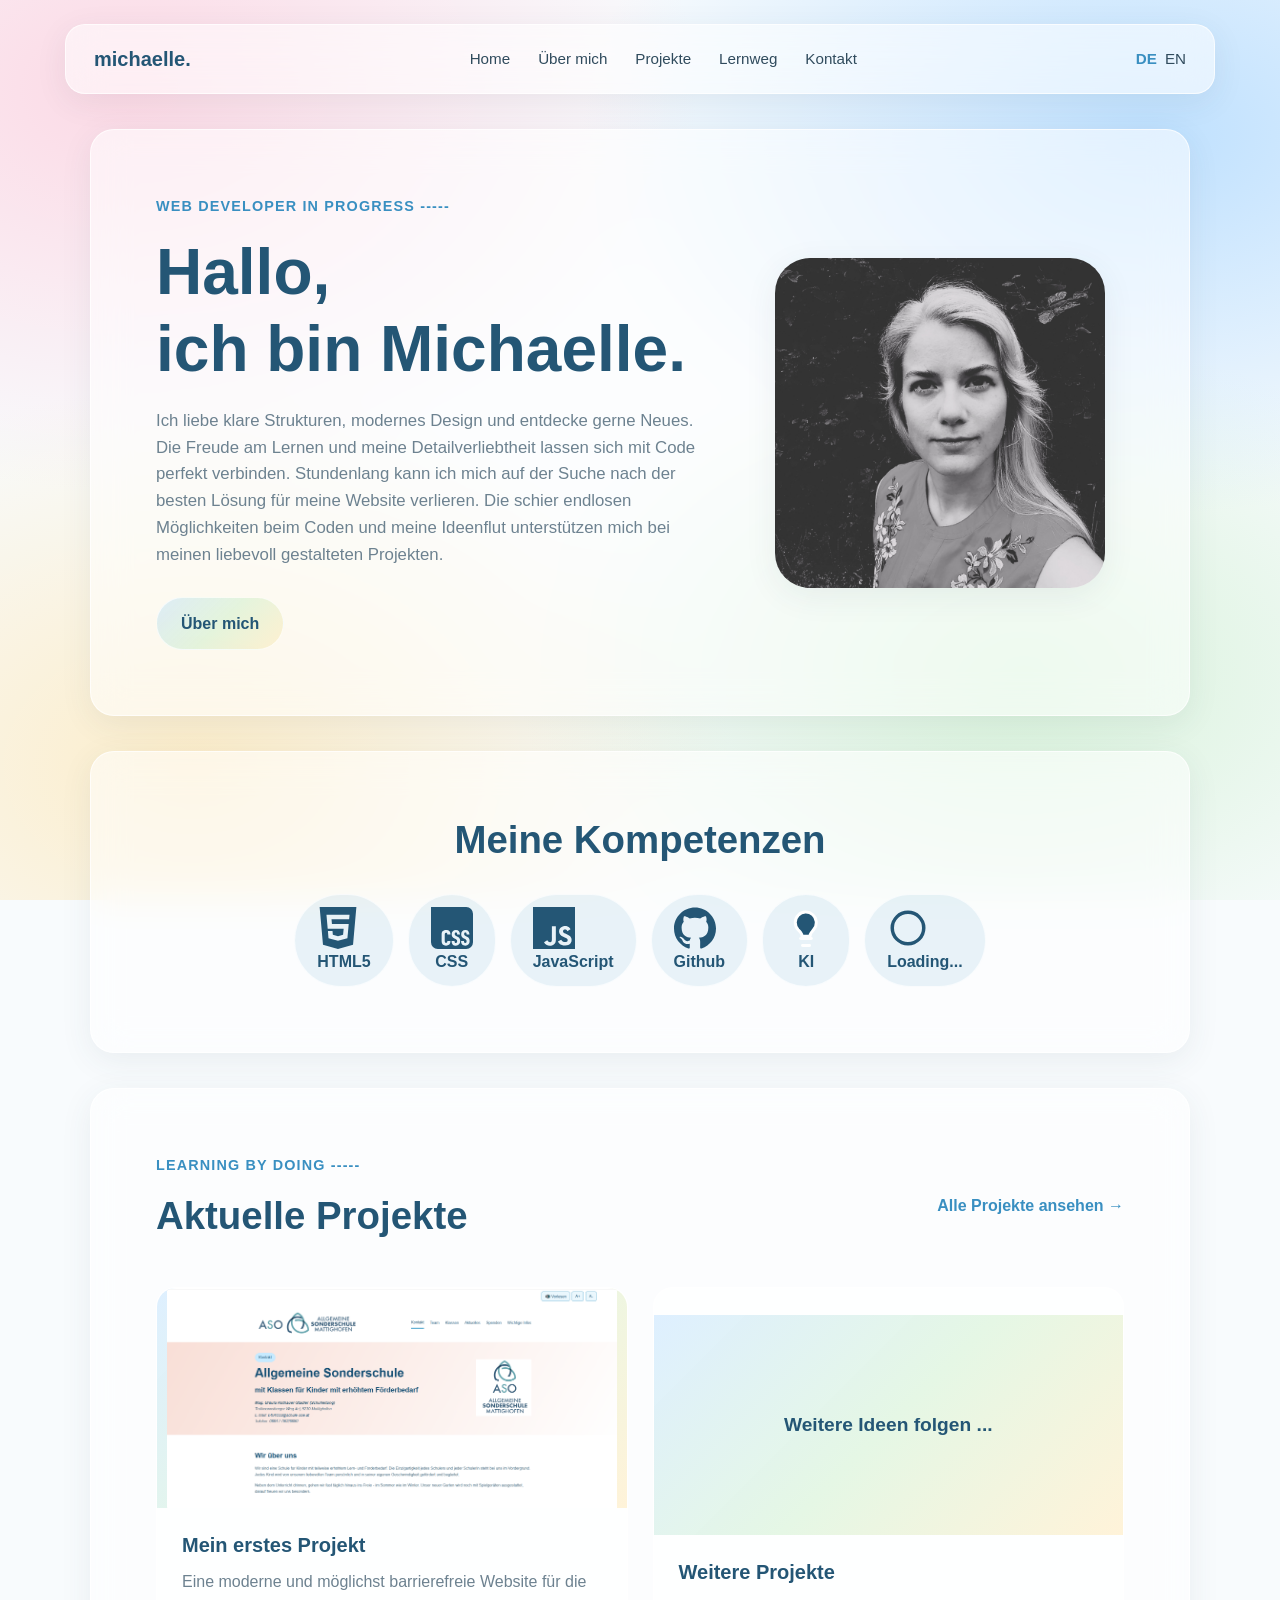
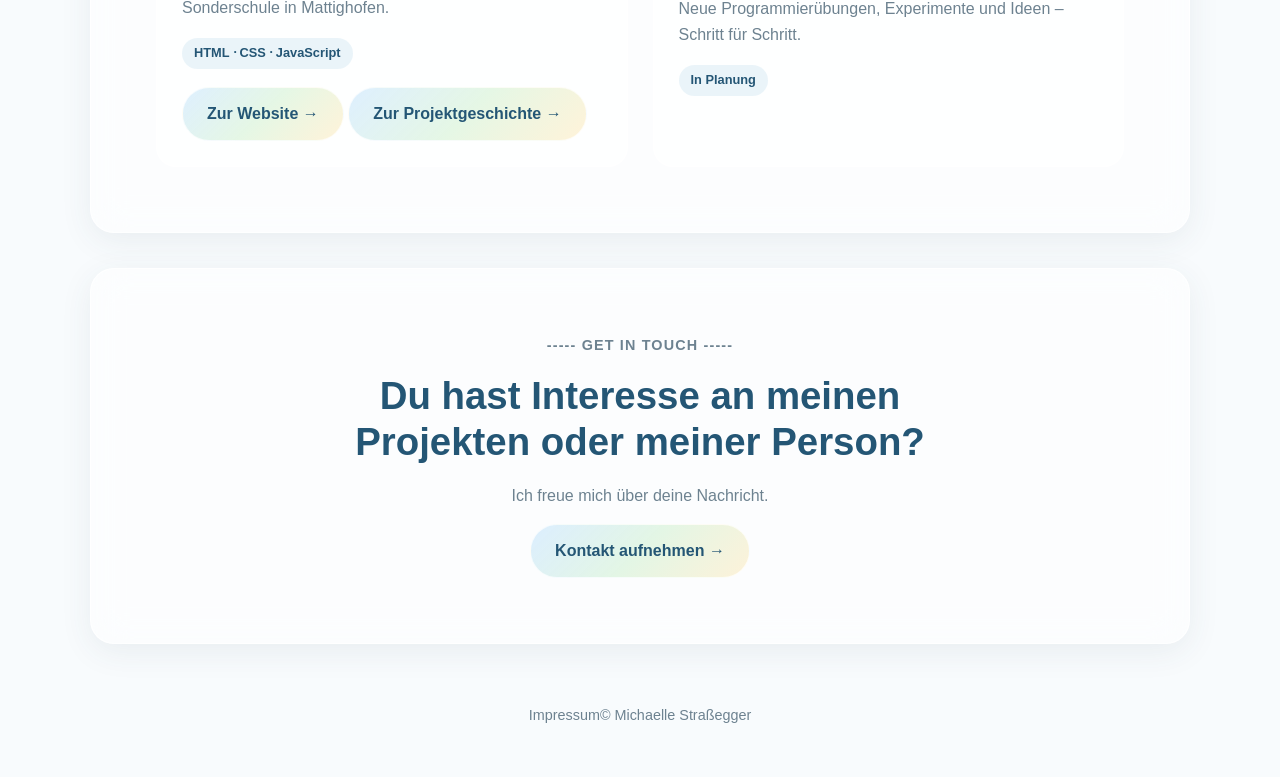
==== index.html @ c0f8c548 "Update index.html" ====
<!DOCTYPE html>
<html lang="de">
<head>
  <meta charset="UTF-8">
  <meta name="viewport" content="width=device-width, initial-scale=1.0">
  <meta name="description" content="Mein persönliches Portfolio.">
  <title>Michaelle | Web Developer</title>
  <link rel="stylesheet" href="styles.css">
</head>

<body>
  <header class="header">
    <a href="#home" class="logo">michaelle.</a>

    <nav class="navigation" aria-label="Hauptnavigation">
      <a href="index.html" class="active">Home</a>
      <a href="überMich.html">Über mich</a>
      <a href="projekte.html">Projekte</a>
      <a href="lernweg.html">Lernweg</a>
      <a href="kontakt.html">Kontakt</a>
    </nav>
    <nav class="language" aria-label="Sprachauswahl">
      <a href="index.html" class="active" lang="de">DE</a>
      <a href="en/index.html" lang="en">EN</a>
    </nav>
  </header>

  <main>
    <section class="hero" id="home">
      <div class="hero-content">
      <p class="eyebrow">WEB DEVELOPER IN PROGRESS -----</p>

        <h1>
          Hallo, <br> ich bin Michaelle<span>.</span>
        </h1>
        <p class="hero-text">
          Ich liebe klare Strukturen, modernes Design und entdecke gerne Neues. Die Freude am Lernen und meine Detailverliebtheit lassen sich mit Code perfekt verbinden. Stundenlang kann ich mich auf der Suche nach der besten Lösung für meine Website verlieren. Die schier endlosen Möglichkeiten beim Coden und meine Ideenflut unterstützen mich bei meinen liebevoll gestalteten Projekten. 
        </p>
        <div class="hero-buttons">
          <a href="überMich.html" class="button button-secondary">
            Über mich
          </a>
        </div>
      </div>
      <div class="hero-image">
        <img src="bilder/michaelle_strassegger.JPEG" alt="Porträt von Michaelle">
      </div>
    </section>

    <section class="skills" id="kompetenzen">
      <h2>Meine Kompetenzen</h2>
      <div class="skills-list">
        <div class="skill-item">
          <span><svg role="img" viewBox="0 0 24 24" xmlns="http://www.w3.org/2000/svg"><title>HTML5</title><path d="M1.5 0h21l-1.91 21.563L11.977 24l-8.564-2.438L1.5 0zm7.031 9.75l-.232-2.718 10.059.003.23-2.622L5.412 4.41l.698 8.01h9.126l-.326 3.426-2.91.804-2.955-.81-.188-2.11H6.248l.33 4.171L12 19.351l5.379-1.443.744-8.157H8.531z"/></svg></span>
        HTML5</div>
        <div class="skill-item">
          <span><svg role="img" viewBox="0 0 24 24" xmlns="http://www.w3.org/2000/svg"><title>CSS</title><path d="M0 0v20.16A3.84 3.84 0 0 0 3.84 24h16.32A3.84 3.84 0 0 0 24 20.16V3.84A3.84 3.84 0 0 0 20.16 0Zm14.256 13.08c1.56 0 2.28 1.08 2.304 2.64h-1.608c.024-.288-.048-.6-.144-.84-.096-.192-.288-.264-.552-.264-.456 0-.696.264-.696.84-.024.576.288.888.768 1.08.72.288 1.608.744 1.92 1.296q.432.648.432 1.656c0 1.608-.912 2.592-2.496 2.592-1.656 0-2.4-1.032-2.424-2.688h1.68c0 .792.264 1.176.792 1.176.264 0 .456-.072.552-.24.192-.312.24-1.176-.048-1.512-.312-.408-.912-.6-1.32-.816q-.828-.396-1.224-.936c-.24-.36-.36-.888-.36-1.536 0-1.44.936-2.472 2.424-2.448m5.4 0c1.584 0 2.304 1.08 2.328 2.64h-1.608c0-.288-.048-.6-.168-.84-.096-.192-.264-.264-.528-.264-.48 0-.72.264-.72.84s.288.888.792 1.08c.696.288 1.608.744 1.92 1.296.264.432.408.984.408 1.656.024 1.608-.888 2.592-2.472 2.592-1.68 0-2.424-1.056-2.448-2.688h1.68c0 .744.264 1.176.792 1.176.264 0 .456-.072.552-.24.216-.312.264-1.176-.048-1.512-.288-.408-.888-.6-1.32-.816-.552-.264-.96-.576-1.2-.936s-.36-.888-.36-1.536c-.024-1.44.912-2.472 2.4-2.448m-11.031.018c.711-.006 1.419.198 1.839.63.432.432.672 1.128.648 1.992H9.336c.024-.456-.096-.792-.432-.96-.312-.144-.768-.048-.888.24-.12.264-.192.576-.168.864v3.504c0 .744.264 1.128.768 1.128a.65.65 0 0 0 .552-.264c.168-.24.192-.552.168-.84h1.776c.096 1.632-.984 2.712-2.568 2.688-1.536 0-2.496-.864-2.472-2.472v-4.032c0-.816.24-1.44.696-1.848.432-.408 1.146-.624 1.857-.63"/></svg></span>
        CSS</div>
        <div class="skill-item">
          <span><svg role="img" viewBox="0 0 24 24" xmlns="http://www.w3.org/2000/svg"><title>JavaScript</title><path d="M0 0h24v24H0V0zm22.034 18.276c-.175-1.095-.888-2.015-3.003-2.873-.736-.345-1.554-.585-1.797-1.14-.091-.33-.105-.51-.046-.705.15-.646.915-.84 1.515-.66.39.12.75.42.976.9 1.034-.676 1.034-.676 1.755-1.125-.27-.42-.404-.601-.586-.78-.63-.705-1.469-1.065-2.834-1.034l-.705.089c-.676.165-1.32.525-1.71 1.005-1.14 1.291-.811 3.541.569 4.471 1.365 1.02 3.361 1.244 3.616 2.205.24 1.17-.87 1.545-1.966 1.41-.811-.18-1.26-.586-1.755-1.336l-1.83 1.051c.21.48.45.689.81 1.109 1.74 1.756 6.09 1.666 6.871-1.004.029-.09.24-.705.074-1.65l.046.067zm-8.983-7.245h-2.248c0 1.938-.009 3.864-.009 5.805 0 1.232.063 2.363-.138 2.711-.33.689-1.18.601-1.566.48-.396-.196-.597-.466-.83-.855-.063-.105-.11-.196-.127-.196l-1.825 1.125c.305.63.75 1.172 1.324 1.517.855.51 2.004.675 3.207.405.783-.226 1.458-.691 1.811-1.411.51-.93.402-2.07.397-3.346.012-2.054 0-4.109 0-6.179l.004-.056z"/></svg></span>
        JavaScript</div>
        <div class="skill-item">
          <span><svg role="img" viewBox="0 0 24 24" xmlns="http://www.w3.org/2000/svg"><title>GitHub</title><path d="M12 .297c-6.63 0-12 5.373-12 12 0 5.303 3.438 9.8 8.205 11.385.6.113.82-.258.82-.577 0-.285-.01-1.04-.015-2.04-3.338.724-4.042-1.61-4.042-1.61C4.422 18.07 3.633 17.7 3.633 17.7c-1.087-.744.084-.729.084-.729 1.205.084 1.838 1.236 1.838 1.236 1.07 1.835 2.809 1.305 3.495.998.108-.776.417-1.305.76-1.605-2.665-.3-5.466-1.332-5.466-5.93 0-1.31.465-2.38 1.235-3.22-.135-.303-.54-1.523.105-3.176 0 0 1.005-.322 3.3 1.23.96-.267 1.98-.399 3-.405 1.02.006 2.04.138 3 .405 2.28-1.552 3.285-1.23 3.285-1.23.645 1.653.24 2.873.12 3.176.765.84 1.23 1.91 1.23 3.22 0 4.61-2.805 5.625-5.475 5.92.42.36.81 1.096.81 2.22 0 1.606-.015 2.896-.015 3.286 0 .315.21.69.825.57C20.565 22.092 24 17.592 24 12.297c0-6.627-5.373-12-12-12"/></svg></span>
        Github</div>
        <div class="skill-item">
          <span><svg xmlns="http://www.w3.org/2000/svg" viewBox="0 0 24 24" width="48" height="48" fill="none" stroke="#ffffff" stroke-width="1.7" stroke-linecap="round" stroke-linejoin="round"><path d="M9 18h6" /><path d="M10 22h4" /><path d="M15.1 14.5c.5-.6.9-1.2 1.4-1.8A6 6 0 1 0 7.5 13c.5.5 1 1 1.4 1.5.5.6.8 1.4.8 2.2h4.6c0-.8.3-1.6.8-2.2Z" /></svg></span>
        KI</div>
        <div class="skill-item">
          <span>
            <svg role="img" viewBox="0 0 24 24" xmlns="http://www.w3.org/2000/svg"><title>Loading</title><path d="M12 2a10 10 0 1 0 10 10h-2a8 8 0 1 1-8-8V2z"/><path d="M12 2v2a8 8 0 0 1 8 8h2A10 10 0 0 0 12 2z"/>
          </svg>Loading...</span>
        </div>
      </div>
    </section>

    <section class="projects" id="projekte">
      <div class="section-heading">
        <div>
          <p class="eyebrow">LEARNING BY DOING -----</p>
          <h2>Aktuelle Projekte</h2>
        </div>
        <a href="projekte.html" class="text-link">
          Alle Projekte ansehen →
        </a>
      </div>
      <div class="project-grid">
        
        <article class="project-card">
          <div class="project-image planned-image">
            <a
            href="https://michaellestrassegger.github.io/aso-mattighofen/index.html"
            target="_blank"
            rel="noopener noreferrer"
            class="project-image">
              <img src="bilder/screenshotASO.PNG" alt="Vorschau der Website der ASO Mattighofen">
            </a>
          </div>

          <div class="project-content">
            <h3>Mein erstes Projekt</h3>
            <p>Eine moderne und möglichst barrierefreie Website für die Sonderschule in Mattighofen.</p>
            <div class="project-tags">
              <span>HTML ᐧ CSS ᐧ JavaScript</span>
            </div>
            <a
              href="https://michaellestrassegger.github.io/aso-mattighofen/index.html"
              target="_blank"
              class="button button-secondary"
              aria-label="ASO Mattighofen Website öffnen">
              Zur Website →
            </a>
            <a href="asoMattighofen.html" class="button button-secondary">
              Zur Projektgeschichte →
            </a>
          </div>
        </article>

        <article class="project-card project-planned">
          <div class="project-image planned-image">
            <span>Weitere Ideen folgen ...</span>
          </div>
          <div class="project-content">
            <h3>Weitere Projekte</h3>
            <p>
              Neue Programmierübungen, Experimente und Ideen – Schritt für Schritt.
            </p>
            <div class="project-tags">
              <span>In Planung</span>
            </div>
          </div>
        </article>
      </div>
    </section>

    <section class="contact" id="kontakt">
      <div class="contact-content">

        <p class="eyebrow">----- GET IN TOUCH -----</p>
        <h2>Du hast Interesse an meinen Projekten
           oder meiner Person?</h2>
        <p>
          Ich freue mich über deine Nachricht.
        </p>
      </div>
      <a
        href="mailto:michaelle.strassegger@yahoo.com"
        class="button button-secondary">
        Kontakt aufnehmen →
      </a>
    </section>
  </main>

  <footer class="footer">
    <div><a href="impressum.html">Impressum</a><span>© Michaelle Straßegger</span></div>
  </footer>
</body>
</html>
---- styles.css ----
:root {
  --blue: #398fc1;
  --dark-blue: #245675;
  --text: #304b5d;
  --muted: #6d8290;
  --white: #ffffff;
  --light-blue: rgba(57, 143, 193, 0.1);
  --gradient: linear-gradient(120deg, var(--blue), #72b9a0);
  --light-gradient: linear-gradient(135deg, rgba(160, 210, 255, 0.35), rgba(190, 235, 190, 0.4), rgba(255, 225, 160, 0.4));
  
  --glass: rgba(255, 255, 255, 0.55);
  --glass-border: rgba(255, 255, 255, 0.7);
  --shadow: 0 8px 32px rgba(48, 75, 93, 0.08);

  --radius: 24px;
  --transition: 0.25s ease;
}

* {
  box-sizing: border-box;
  margin: 0;
  padding: 0;
}

html {
  scroll-behavior: smooth;
  scroll-padding-top: 100px;
}

body {
  font-family: "Segoe UI", Arial, sans-serif;
  color: var(--text);
  line-height: 1.6;
  background:
    radial-gradient(ellipse at 10% 10%, rgba(255, 190, 210, 0.55), transparent 35%),
    radial-gradient(ellipse at 90% 15%, rgba(160, 210, 255, 0.65), transparent 35%),
    radial-gradient(ellipse at 80% 75%, rgba(190, 235, 190, 0.55), transparent 35%),
    radial-gradient(ellipse at 15% 85%, rgba(255, 225, 160, 0.55), transparent 35%),
    #f8fbfd;
  background-attachment: fixed;
}

a {
  color: inherit;
  text-decoration: none;
}

img {
  display: block;
  max-width: 100%;
}

button,
a {
  -webkit-tap-highlight-color: transparent;
}

.header {
  width: min(1150px, calc(100% - 40px));
  margin: 24px auto 0;
  padding: 18px 28px;

  display: flex;
  align-items: center;
  justify-content: space-between;
  gap: 25px;

  background: var(--glass);
  border: 1px solid var(--glass-border);
  border-radius: 20px;
  backdrop-filter: blur(18px);
  -webkit-backdrop-filter: blur(18px);
  box-shadow: var(--shadow);
}

.logo {
  font-size: 1.25rem;
  font-weight: 750;
  color: var(--dark-blue);
  white-space: nowrap;
}

.navigation {
  display: flex;
  align-items: center;
  gap: 28px;
}

.navigation a,
.language a {
  color: var(--text);
  font-size: 0.95rem;
  transition: color var(--transition);
}

.navigation a:hover,
.language a:hover {
  color: var(--blue);
}

.language {
  display: flex;
  gap: 8px;
  white-space: nowrap;
}

.language a.active {
  color: var(--blue);
  font-weight: 700;
}

.hero,
.skills,
.projects,
.about,
.learning,
.contact,
.content-container {
  width: min(1100px, calc(100% - 40px));
  margin: 35px auto;
  padding: 65px;
  border: 1px solid var(--glass-border);
  border-radius: var(--radius);
  background: var(--glass);
  backdrop-filter: blur(18px);
  -webkit-backdrop-filter: blur(18px);
  box-shadow: var(--shadow);
}

/* allgemeine Inhaltscontainer */
.content-container {
  text-align: left;
}

.content-container p {
  max-width: 850px;
  color: var(--muted);
  font-size: 1.05rem;
}

h1,
h2,
h3 {
  line-height: 1.2;
  color: var(--dark-blue);
}

h1 {
  font-size: clamp(2.5rem, 5vw, 4.2rem);
  margin: 15px 0 20px;
}

h2 {
  font-size: clamp(1.8rem, 3vw, 2.5rem);
  margin-bottom: 18px;
}

h3 {
  font-size: 1.25rem;
  margin-bottom: 12px;
}

p {
  margin-bottom: 16px;
}

.eyebrow {
  color: var(--blue);
  font-size: 0.9rem;
  font-weight: 700;
  letter-spacing: 0.08em;
  text-transform: uppercase;
}

/*hero*/
.hero {
  min-height: 480px;
  display: grid;
  grid-template-columns: 1.2fr 0.8fr;
  align-items: center;
  gap: 50px;
}

.hero-content {
  max-width: 650px;
}

.hero-content h2 {
  font-size: 1.4rem;
  font-weight: 500;
  margin-bottom: 20px;
}

.hero-text {
  max-width: 550px;
  color: var(--muted);
  font-size: 1.05rem;
}

.hero-image {
  display: flex;
  justify-content: center;
  align-items: center;
}

.hero-image img {
  width: 100%;
  max-width: 330px;
  aspect-ratio: 1 / 1;
  object-fit: cover;
  border-radius: 35px;
  box-shadow: var(--shadow);
}

.hero-buttons {
  display: flex;
  flex-wrap: wrap;
  gap: 14px;
  margin-top: 28px;
}

/*buttons*/
.button-primary,
.button-secondary {
  display: inline-block;
  padding: 13px 24px;
  border-radius: 50px;
  font-weight: 650;
  transition:
    transform var(--transition),
    box-shadow var(--transition),
    background var(--transition);
}

.button-primary {
  color: var(--white);
  background: var(--gradient);
  box-shadow: 0 5px 16px rgba(57, 143, 193, 0.2);
}

.button-secondary {
  color: var(--dark-blue);
  background: var(--light-gradient);
  border: 1px solid var(--glass-border);
}

.button-primary:hover,
.button-secondary:hover {
  transform: translateY(-3px);
  box-shadow: 0 8px 20px rgba(48, 75, 93, 0.14);
}

/*skills*/
.skills {
  text-align: center;
}

.skills-list {
  display: flex;
  flex-wrap: wrap;
  justify-content: center;
  gap: 14px;
  margin-top: 30px;
}

.skill-item {
  padding: 12px 22px;
  border-radius: 50px;
  color: var(--dark-blue);
  background: var(--light-blue);
  border: 1px solid var(--glass-border);
  font-weight: 600;
  transition: transform var(--transition);
}

.skill-item:hover {
  transform: translateY(-3px);
}

.skill-item svg {
  width: 42px;
  height: 42px;
  display: block;
  fill: currentColor;
  color: var(--dark-blue);
}

/*projects*/
.section-heading {
  display: flex;
  align-items: center;
  justify-content: space-between;
  gap: 20px;
  margin-bottom: 30px;
}

.text-link,
.project-link {
  color: var(--blue);
  font-weight: 650;
  transition: color var(--transition);
}

.text-link:hover,
.project-link:hover {
  color: var(--dark-blue);
}

.project-grid {
  display: grid;
  grid-template-columns: repeat(2, minmax(0, 1fr));
  gap: 25px;
}

.project-card {
  overflow: hidden;
  border-radius: 20px;
  background: rgba(255, 255, 255, 0.65);
  border: 1px solid var(--glass-border);
  transition:
    transform var(--transition),
    box-shadow var(--transition);
}

.project-card:hover {
  transform: translateY(-5px);
  box-shadow: 0 12px 30px rgba(48, 75, 93, 0.12);
}

.project-image {
  height: 220px;
  overflow: hidden;
  background: rgba(255, 255, 255, 0.5);
}

.project-image img {
  width: 100%;
  height: 100%;
  object-fit: cover;
  transition: transform 0.4s ease;
}

.project-card:hover .project-image img {
  transform: scale(1.04);
}

.project-content {
  padding: 25px;
}

.project-content p {
  color: var(--muted);
}

.project-tags {
  display: flex;
  flex-wrap: wrap;
  gap: 8px;
  margin: 18px 0;
}

.project-tags span {
  padding: 5px 12px;
  border-radius: 30px;
  background: var(--light-blue);
  color: var(--dark-blue);
  font-size: 0.8rem;
  font-weight: 600;
}

.project-planned {
  display: flex;
  flex-direction: column;
  justify-content: center;
  min-height: 100%;
}

.planned-image {
  min-height: 220px;
  display: flex;
  align-items: center;
  justify-content: center;
  background: var(--light-gradient);
  color: var(--dark-blue);
  font-size: 1.2rem;
  font-weight: 700;
}

.about p {
  max-width: 800px;
  color: var(--muted);
  font-size: 1.05rem;
}

/*footer*/
.contact {
  text-align: center;
}

.contact-content {
  max-width: 650px;
  margin: 0 auto;
}

.contact-content p {
  color: var(--muted);
}

.contact .button-primary {
  margin-top: 12px;
}

.footer {
  width: min(1100px, calc(100% - 40px));
  margin: 0 auto 25px;
  padding: 25px;
  text-align: center;
  color: var(--muted);
  font-size: 0.9rem;
}


@media (max-width: 850px) {
  .header {
    flex-wrap: wrap;
  }

  .navigation {
    order: 3;
    width: 100%;
    justify-content: center;
    flex-wrap: wrap;
    gap: 18px;
  }

  .hero,
  .skills,
  .projects,
  .about,
  .learning,
  .contact,
  .content-container {
    padding: 40px;
  }

  .hero {
    grid-template-columns: 1fr 0.7fr;
    gap: 25px;
  }
}

@media (max-width: 600px) {
  .header {
    width: calc(100% - 24px);
    margin-top: 12px;
    padding: 16px;
    justify-content: center;
  }

  .navigation {
    gap: 12px 18px;
  }

  .navigation a {
    font-size: 0.88rem;
  }

  .hero,
  .skills,
  .projects,
  .about,
  .learning,
  .contact,
  .content-container{
    width: calc(100% - 24px);
    margin: 18px auto;
    padding: 28px 22px;
  }

  .hero {
    grid-template-columns: 1fr;
    text-align: center;
  }

  .hero-content {
    margin: 0 auto;
  }

  .hero-text {
    margin-left: auto;
    margin-right: auto;
  }

  .hero-buttons {
    justify-content: center;
  }

  .hero-image img {
    max-width: 240px;
  }

  .project-grid {
    grid-template-columns: 1fr;
  }

  .section-heading {
    align-items: flex-start;
    flex-direction: column;
  }

  .project-image,
  .planned-image {
    height: 190px;
    min-height: 190px;
  }

  .footer {
    width: calc(100% - 24px);
  }
}
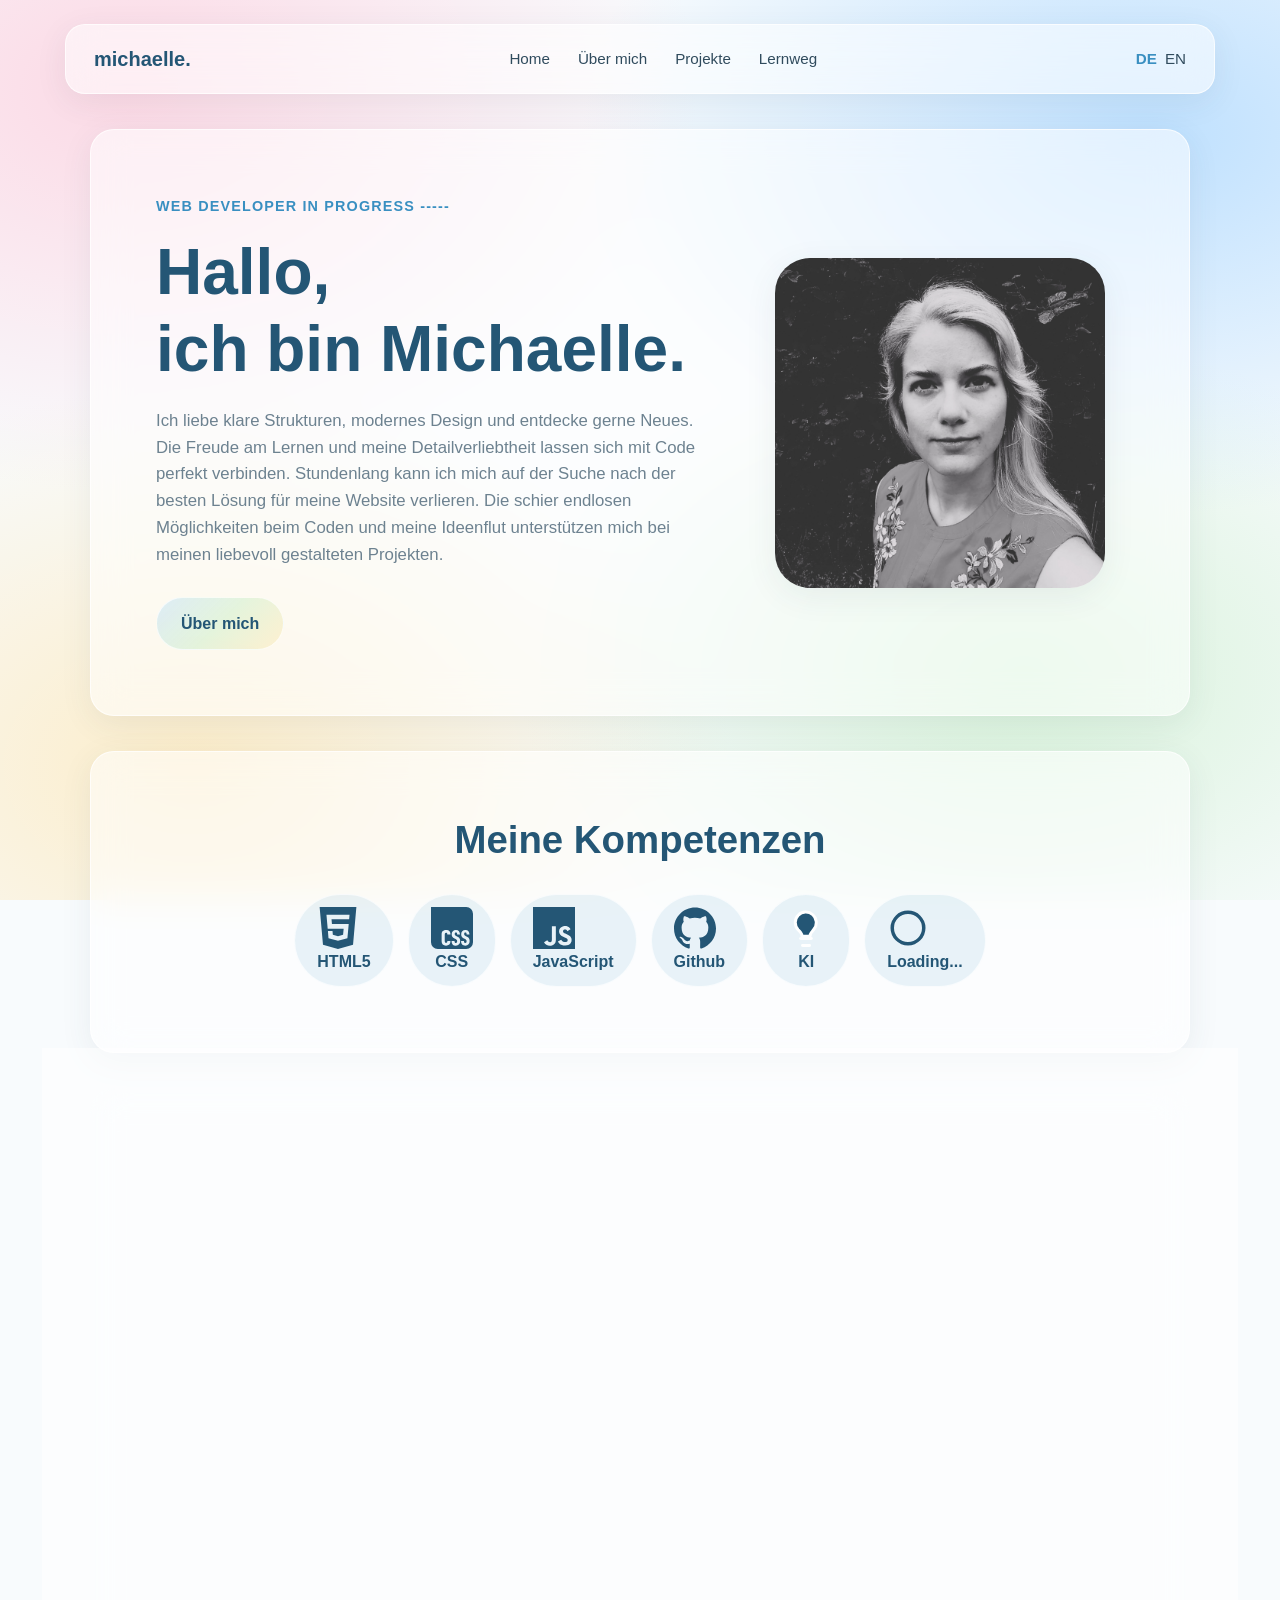
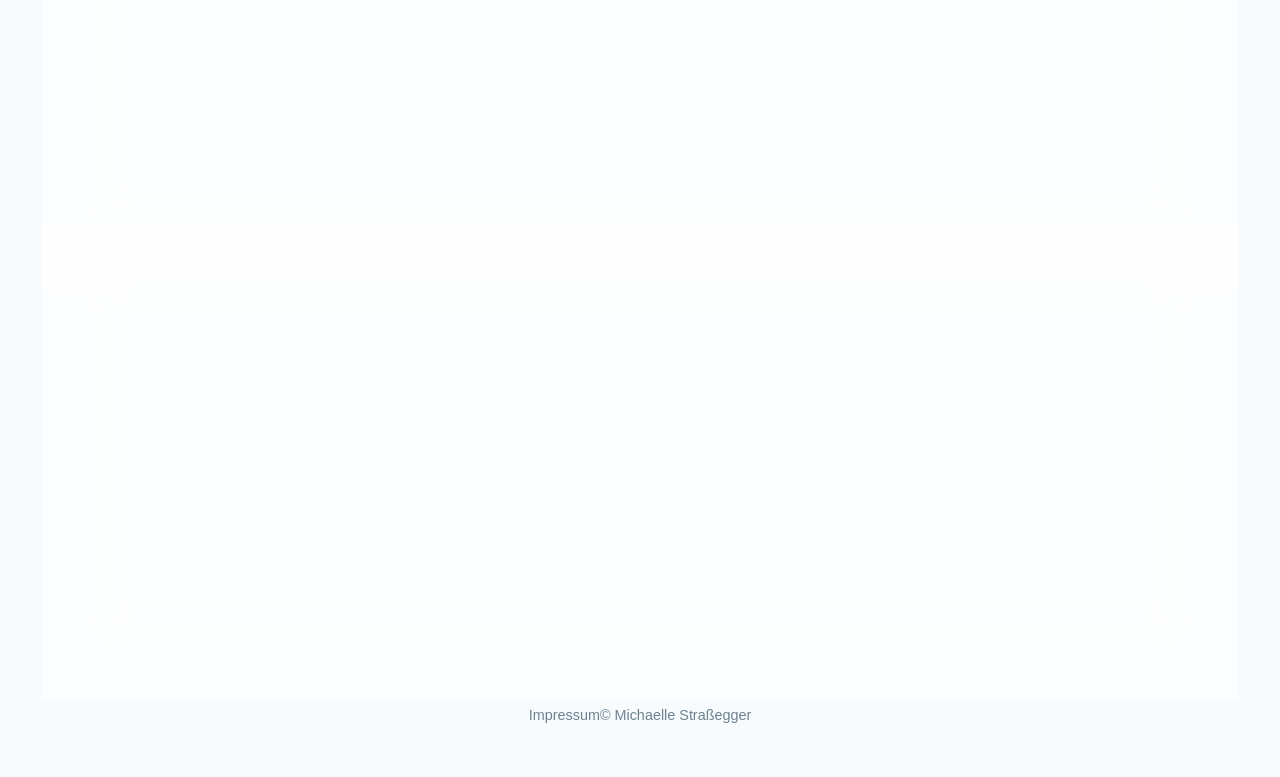
==== commit 999a959f: "Update index.html" ====
--- a/index.html
+++ b/index.html
@@ -17,7 +17,6 @@
       <a href="überMich.html">Über mich</a>
       <a href="projekte.html">Projekte</a>
       <a href="lernweg.html">Lernweg</a>
-      <a href="kontakt.html">Kontakt</a>
     </nav>
     <nav class="language" aria-label="Sprachauswahl">
       <a href="index.html" class="active" lang="de">DE</a>
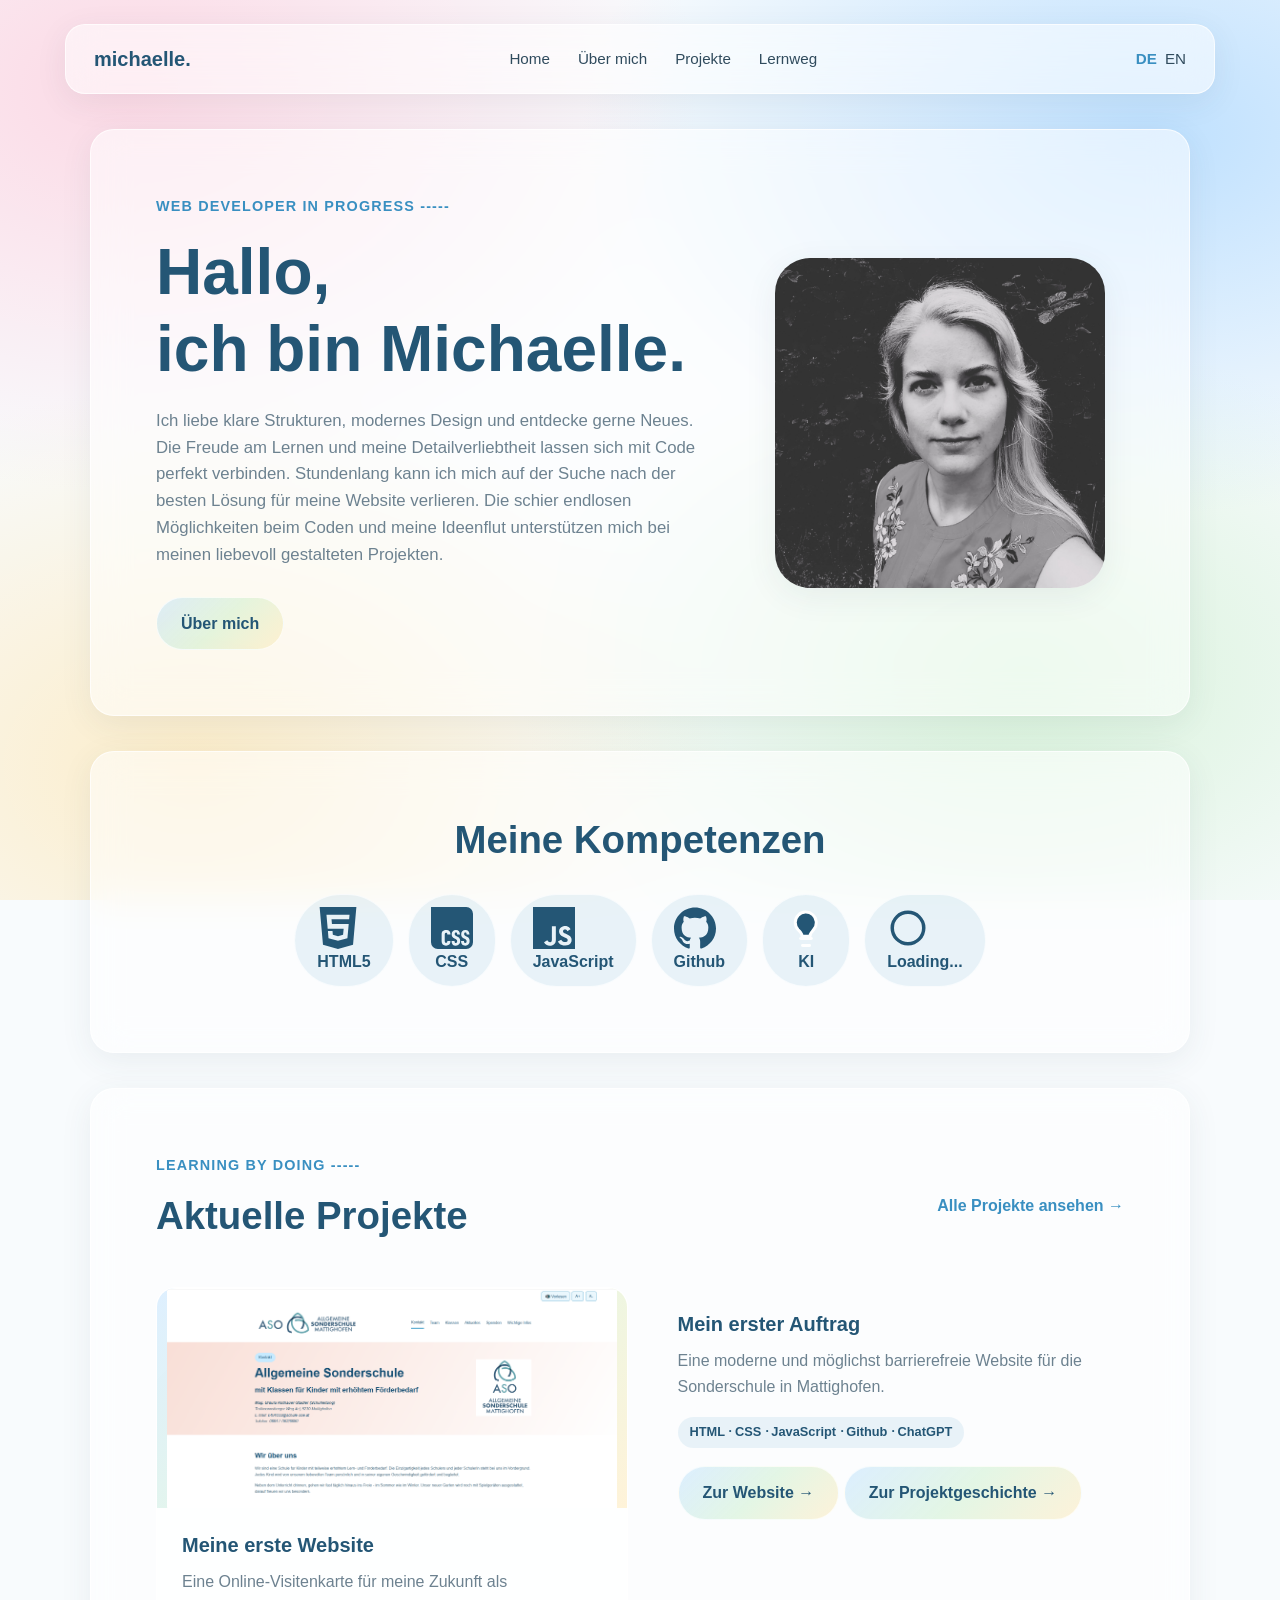
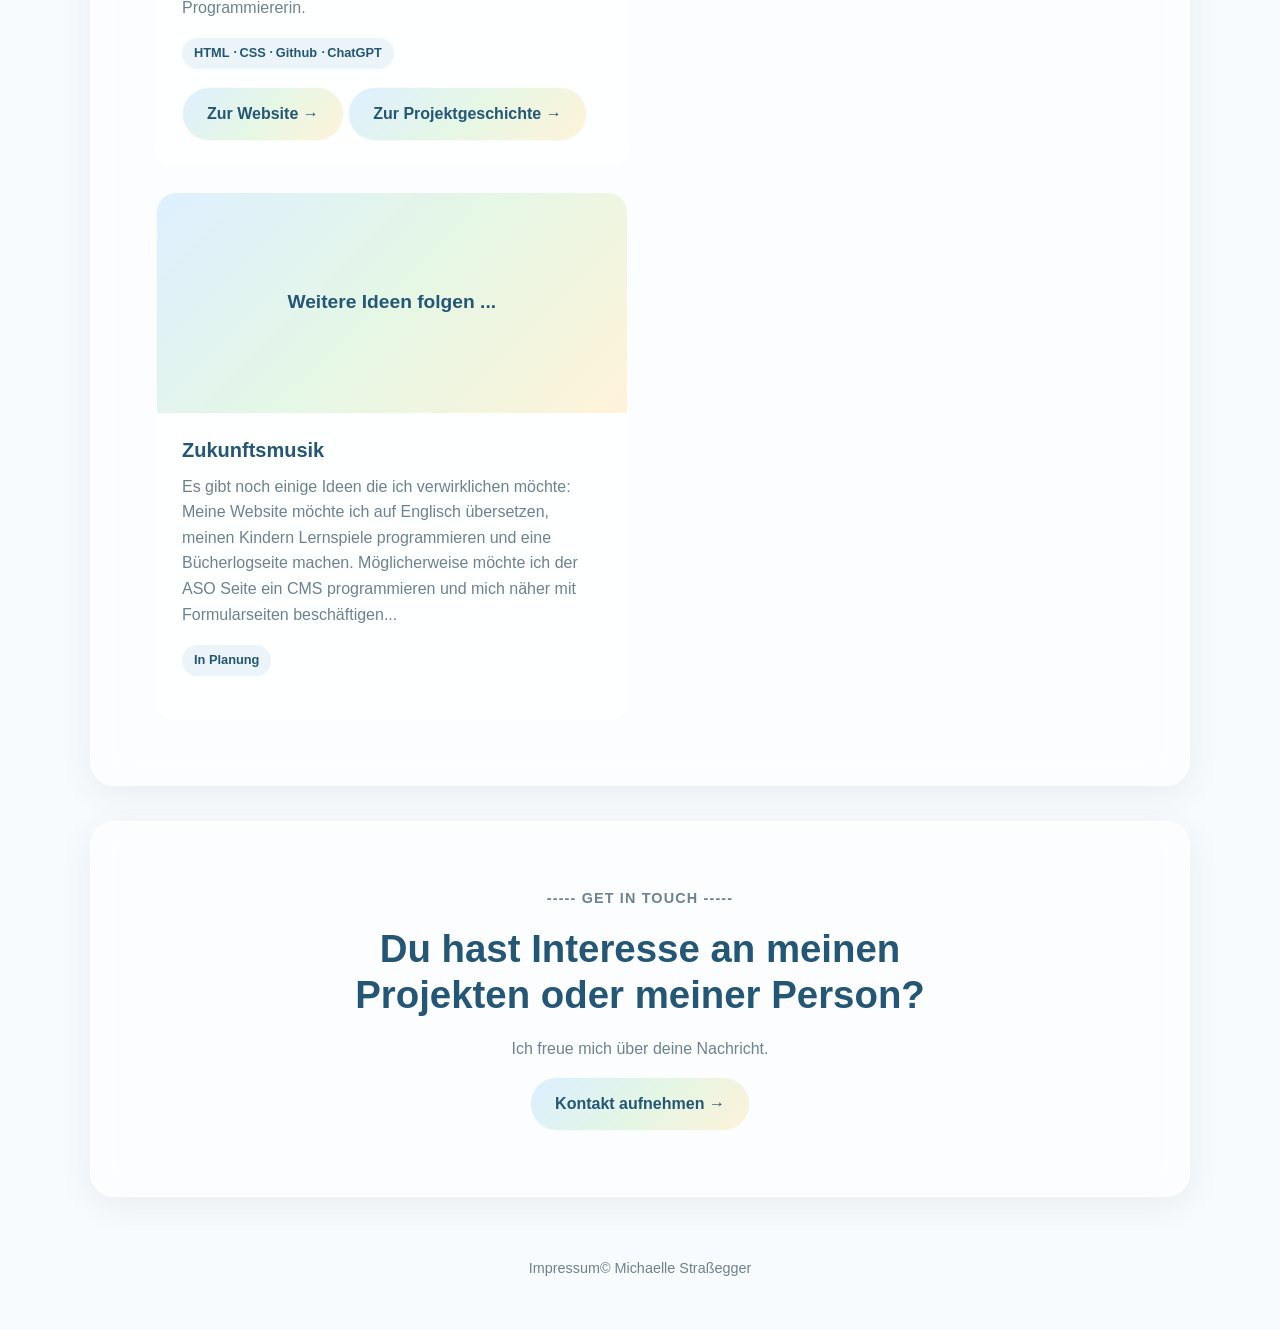
==== commit 3908ff8e: "Update index.html" ====
--- a/index.html
+++ b/index.html
@@ -96,10 +96,29 @@
           </div>
 
           <div class="project-content">
-            <h3>Mein erstes Projekt</h3>
+            <h3>Meine erste Website</h3>
+            <p>Eine Online-Visitenkarte für meine Zukunft als Programmiererin.</p>
+            <div class="project-tags">
+              <span>HTML ᐧ CSS ᐧ Github ᐧ ChatGPT </span>
+            </div>
+            <a
+              href="https://michaellestrassegger.github.io/aso-mattighofen/index.html"
+              target="_blank"
+              class="button button-secondary"
+              aria-label="ASO Mattighofen Website öffnen">
+              Zur Website →
+            </a>
+            <a href="asoMattighofen.html" class="button button-secondary">
+              Zur Projektgeschichte →
+            </a>
+          </div>
+        </article>
+          
+          <div class="project-content">
+            <h3>Mein erster Auftrag</h3>
             <p>Eine moderne und möglichst barrierefreie Website für die Sonderschule in Mattighofen.</p>
             <div class="project-tags">
-              <span>HTML ᐧ CSS ᐧ JavaScript</span>
+              <span>HTML ᐧ CSS ᐧ JavaScript ᐧ Github ᐧ ChatGPT</span>
             </div>
             <a
               href="https://michaellestrassegger.github.io/aso-mattighofen/index.html"
@@ -119,9 +138,9 @@
             <span>Weitere Ideen folgen ...</span>
           </div>
           <div class="project-content">
-            <h3>Weitere Projekte</h3>
+            <h3>Zukunftsmusik</h3>
             <p>
-              Neue Programmierübungen, Experimente und Ideen – Schritt für Schritt.
+              Es gibt noch einige Ideen die ich verwirklichen möchte: Meine Website möchte ich auf Englisch übersetzen, meinen Kindern Lernspiele programmieren und eine Bücherlogseite machen. Möglicherweise möchte ich der ASO Seite ein CMS programmieren und mich näher mit Formularseiten beschäftigen...
             </p>
             <div class="project-tags">
               <span>In Planung</span>
--- a/styles.css
+++ b/styles.css
@@ -518,3 +518,199 @@
     width: calc(100% - 24px);
   }
 }
+/*timeline*/
+
+
+/* LERNWEG */
+
+.learning-intro {
+  text-align: center;
+}
+
+.learning-intro p {
+  max-width: 750px;
+  margin: 20px auto 0;
+}
+
+/* TIMELINE */
+
+.timeline-container {
+  max-width: 1000px;
+  margin: 70px auto;
+  padding: 0 25px;
+}
+
+.timeline-container > h2 {
+  text-align: center;
+  margin-bottom: 60px;
+}
+
+.timeline {
+  position: relative;
+  display: flex;
+  flex-direction: column;
+  gap: 45px;
+  padding-left: 115px;
+}
+
+/* Durchgehende Linie */
+
+.timeline::before {
+  content: "";
+  position: absolute;
+  top: 30px;
+  bottom: 30px;
+  left: 39px;
+  width: 3px;
+  background: linear-gradient(
+    to bottom,
+    var(--blue),
+    var(--green),
+    var(--yellow)
+  );
+  border-radius: 10px;
+}
+
+/* Einzelne Station */
+
+.timeline-item {
+  position: relative;
+}
+
+/* Jahres-Bubbles */
+
+.timeline-bubble {
+  position: absolute;
+  left: -115px;
+  top: 20px;
+  width: 80px;
+  height: 80px;
+  display: flex;
+  justify-content: center;
+  align-items: center;
+  border-radius: 50%;
+  background: var(--blue);
+  color: var(--white);
+  font-weight: 700;
+  font-size: 0.95rem;
+  border: 5px solid rgba(255, 255, 255, 0.8);
+  box-shadow: var(--shadow);
+  z-index: 1;
+}
+
+.timeline-item:nth-child(2) .timeline-bubble {
+  background: var(--green);
+  color: var(--dark-blue);
+}
+
+.timeline-item:nth-child(3) .timeline-bubble {
+  background: var(--yellow);
+  color: var(--dark-blue);
+}
+
+.timeline-item:nth-child(4) .timeline-bubble {
+  background: var(--blue);
+}
+
+.timeline-bubble-current {
+  background: var(--dark-blue);
+  color: var(--white);
+}
+
+/* Inhaltskarten */
+
+.timeline-card {
+  padding: 35px;
+  background: var(--glass);
+  backdrop-filter: blur(12px);
+  -webkit-backdrop-filter: blur(12px);
+  border: 1px solid var(--glass-border);
+  border-radius: var(--radius);
+  box-shadow: var(--shadow);
+}
+
+.timeline-date {
+  display: inline-block;
+  margin-bottom: 12px;
+  color: var(--blue);
+  font-size: 0.9rem;
+  font-weight: 700;
+}
+
+.timeline-card h3 {
+  margin-bottom: 15px;
+  color: var(--dark-blue);
+}
+
+.timeline-card p {
+  max-width: 750px;
+  line-height: 1.7;
+  color: var(--text);
+}
+
+/* Themen-Tags */
+
+.timeline-tags {
+  display: flex;
+  flex-wrap: wrap;
+  gap: 10px;
+  margin-top: 22px;
+}
+
+.timeline-tags span {
+  padding: 7px 13px;
+  border-radius: 20px;
+  background: var(--light-blue);
+  color: var(--dark-blue);
+  font-size: 0.85rem;
+}
+
+/* Projektlink */
+
+.timeline-link {
+  display: inline-block;
+  margin-top: 22px;
+  color: var(--dark-blue);
+  font-weight: 700;
+  text-decoration: underline;
+  text-underline-offset: 4px;
+}
+
+.timeline-link:hover {
+  color: var(--blue);
+}
+
+/* RESPONSIVE */
+
+@media (max-width: 600px) {
+  .timeline-container {
+    padding: 0 15px;
+    margin: 45px auto;
+  }
+
+  .timeline {
+    padding-left: 75px;
+    gap: 30px;
+  }
+
+  .timeline::before {
+    left: 25px;
+  }
+
+  .timeline-bubble {
+    left: -75px;
+    top: 18px;
+    width: 55px;
+    height: 55px;
+    font-size: 0.75rem;
+    border-width: 3px;
+  }
+
+  .timeline-card {
+    padding: 23px;
+  }
+
+  .timeline-card h3 {
+    font-size: 1.1rem;
+  }
+}
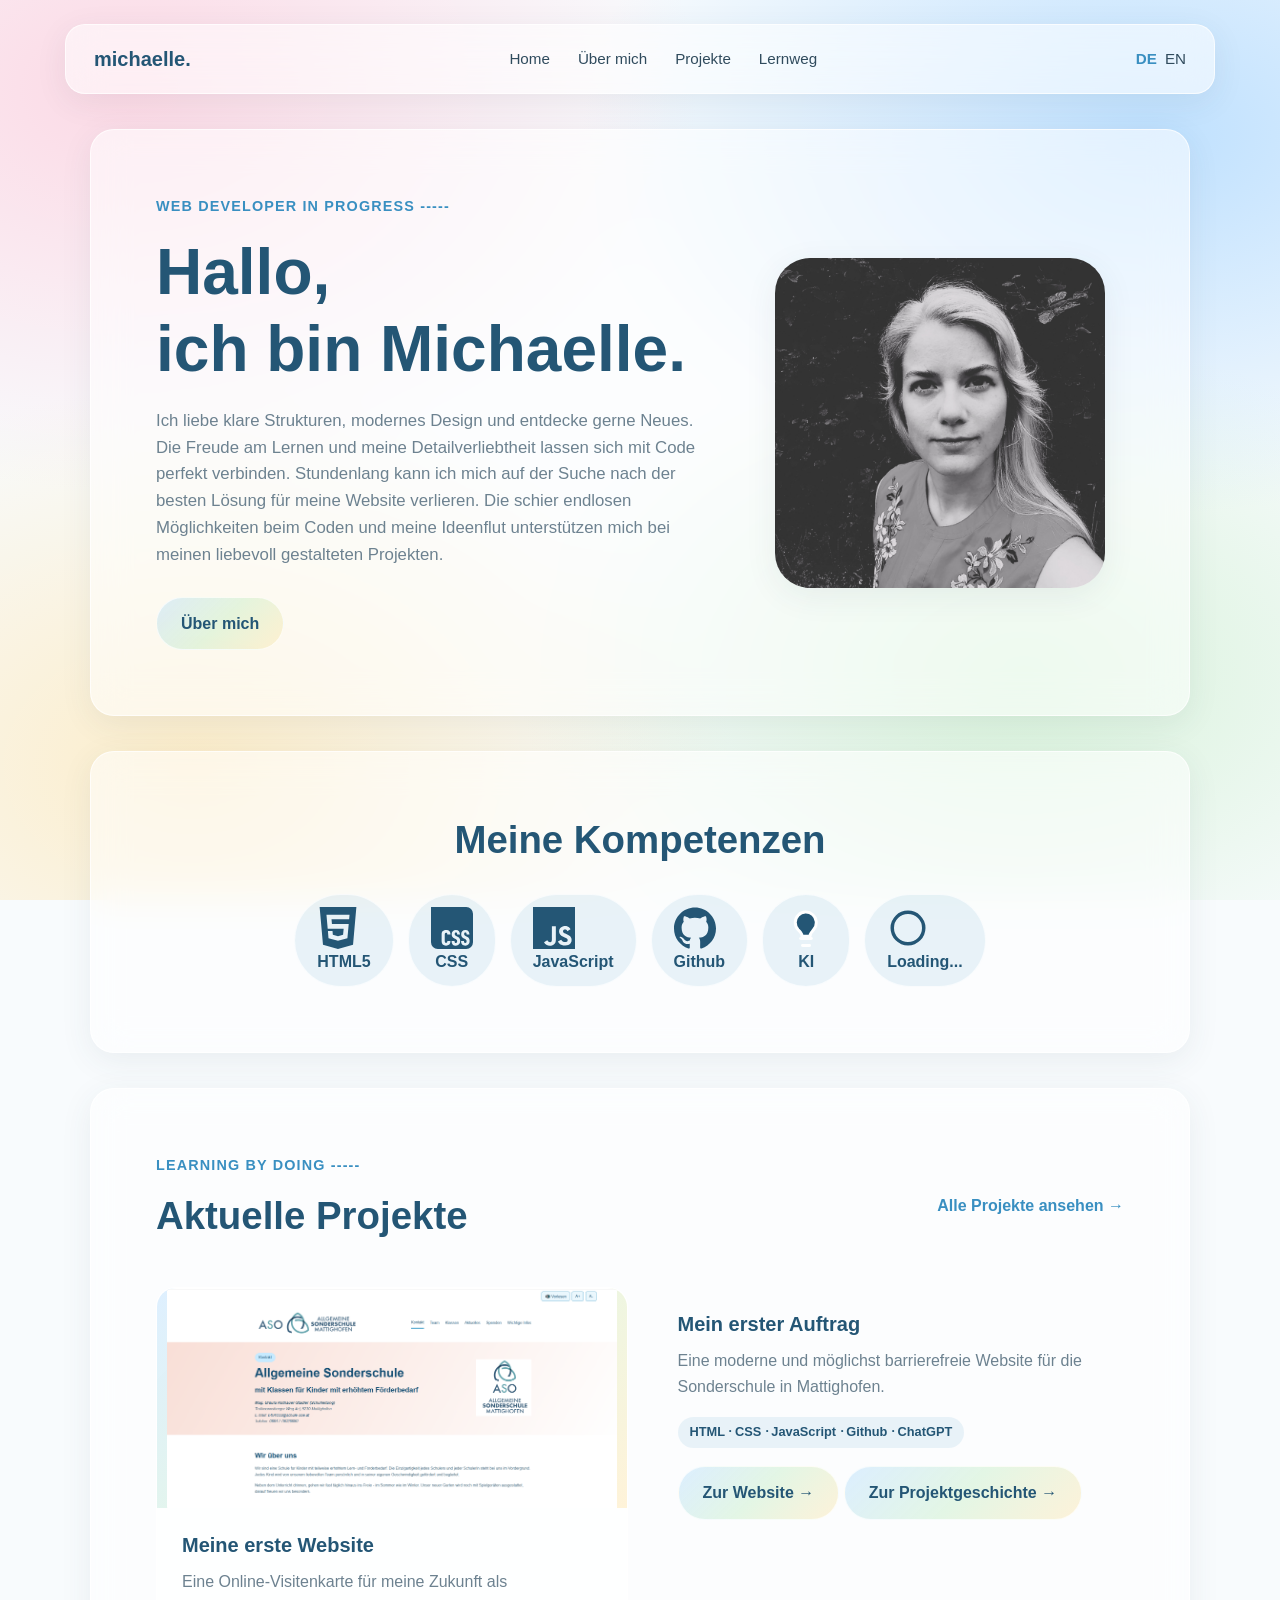
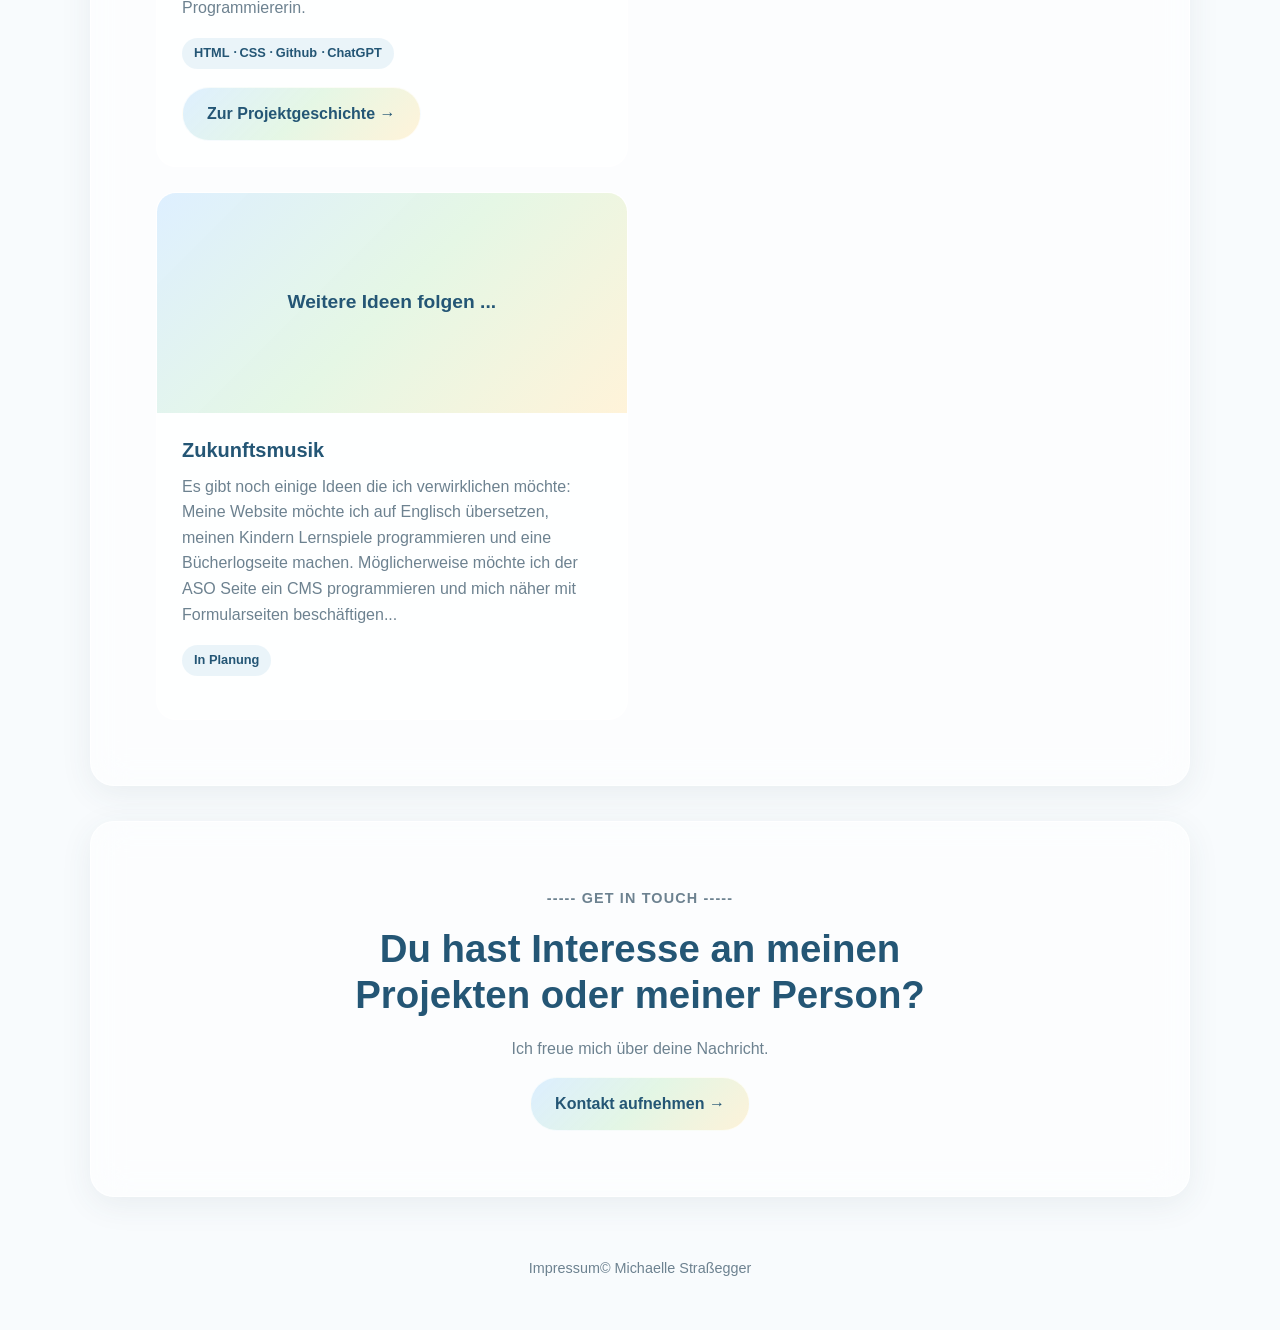
==== commit 619fd4fa: "Change project links in index.html Updated links to point to new project pages." ====
--- a/index.html
+++ b/index.html
@@ -101,14 +101,7 @@
             <div class="project-tags">
               <span>HTML ᐧ CSS ᐧ Github ᐧ ChatGPT </span>
             </div>
-            <a
-              href="https://michaellestrassegger.github.io/aso-mattighofen/index.html"
-              target="_blank"
-              class="button button-secondary"
-              aria-label="ASO Mattighofen Website öffnen">
-              Zur Website →
-            </a>
-            <a href="asoMattighofen.html" class="button button-secondary">
+            <a href="projekte.html#portfolio" class="button button-secondary">
               Zur Projektgeschichte →
             </a>
           </div>
@@ -127,7 +120,7 @@
               aria-label="ASO Mattighofen Website öffnen">
               Zur Website →
             </a>
-            <a href="asoMattighofen.html" class="button button-secondary">
+            <a href="projekte.html#auftrag01" class="button button-secondary">
               Zur Projektgeschichte →
             </a>
           </div>
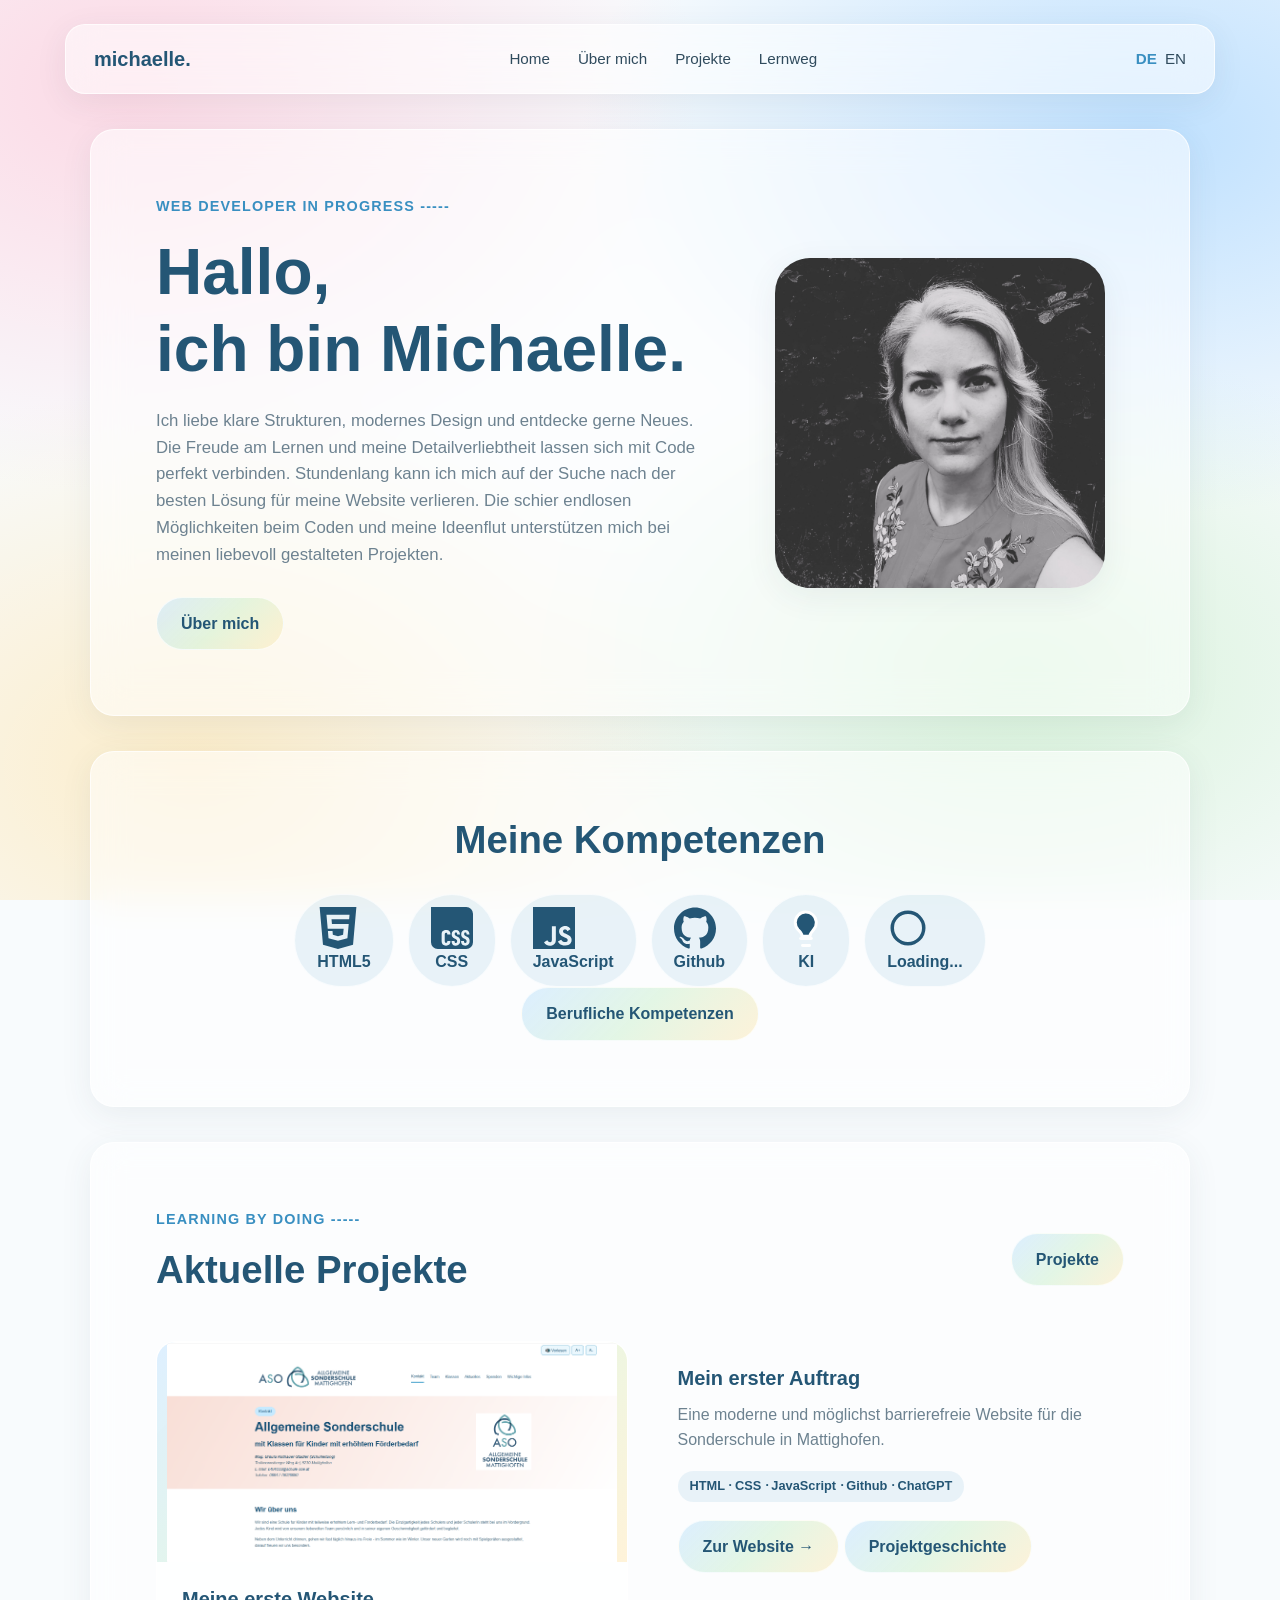
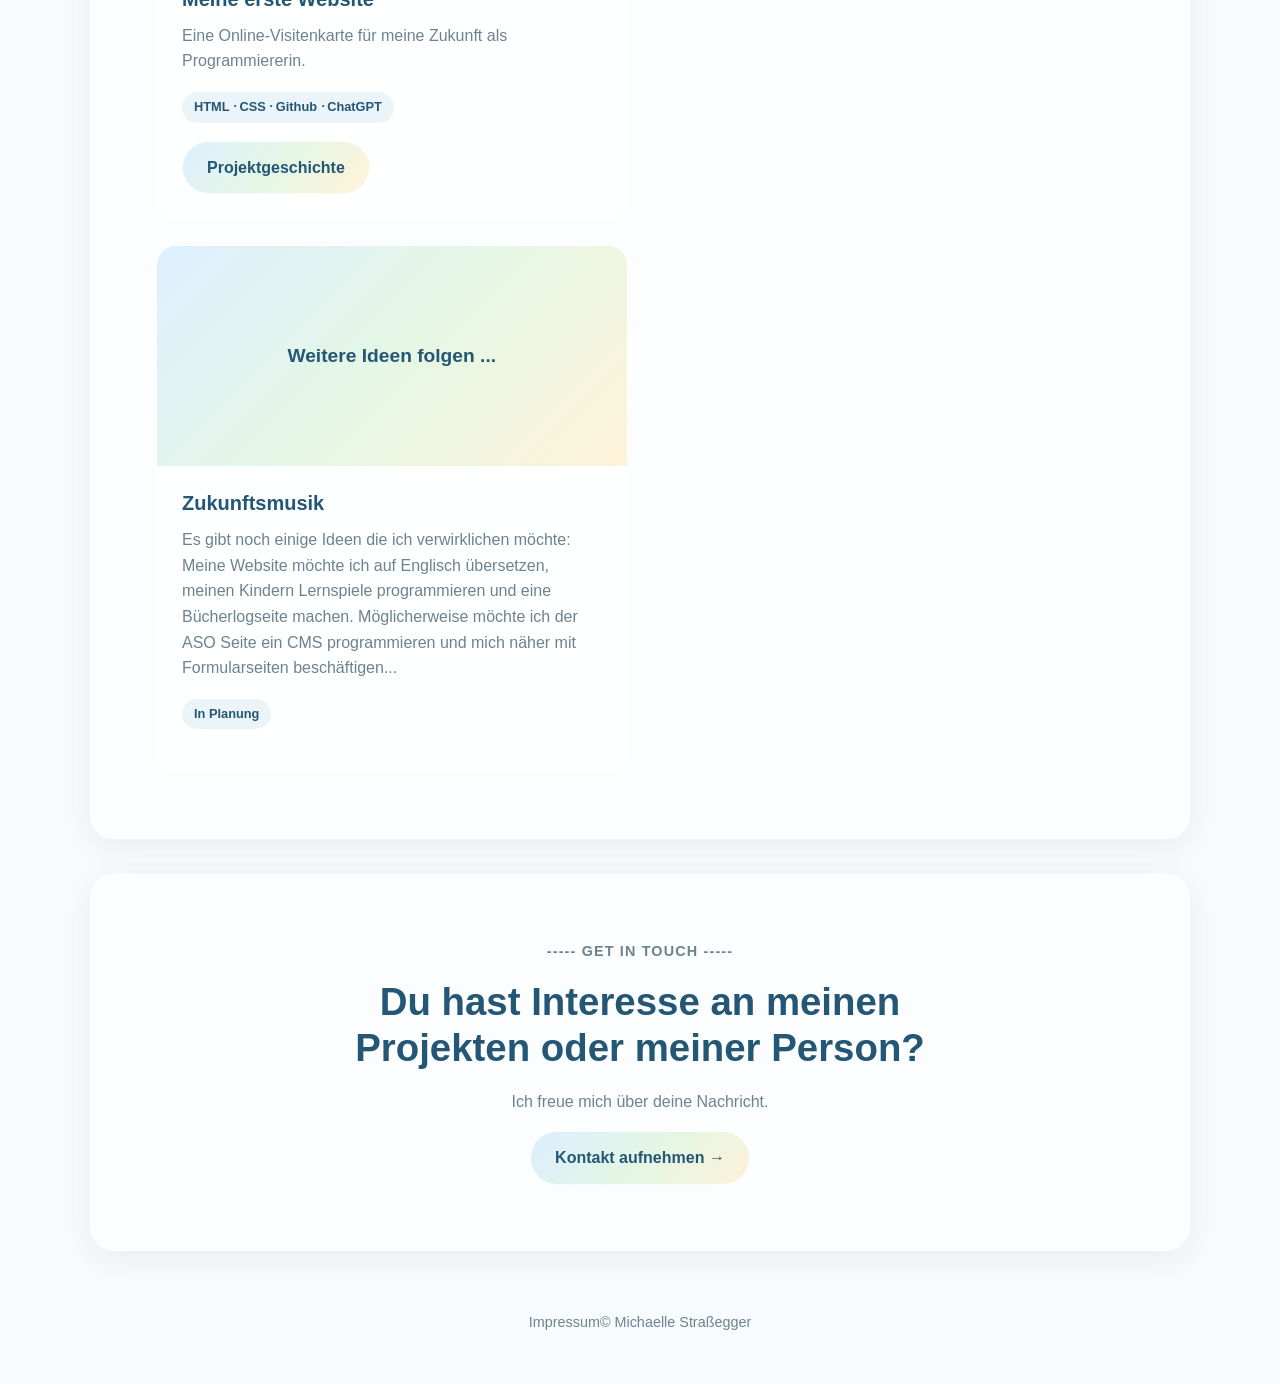
==== commit 62f4aef1: "Update index.html" ====
--- a/index.html
+++ b/index.html
@@ -70,6 +70,9 @@
           </svg>Loading...</span>
         </div>
       </div>
+      <a href="überMich#beruf.html" class="button button-secondary">
+          Berufliche Kompetenzen
+        </a>
     </section>
 
     <section class="projects" id="projekte">
@@ -78,8 +81,8 @@
           <p class="eyebrow">LEARNING BY DOING -----</p>
           <h2>Aktuelle Projekte</h2>
         </div>
-        <a href="projekte.html" class="text-link">
-          Alle Projekte ansehen →
+        <a href="projekte.html" class="button button-secondary">
+          Projekte
         </a>
       </div>
       <div class="project-grid">
@@ -102,7 +105,7 @@
               <span>HTML ᐧ CSS ᐧ Github ᐧ ChatGPT </span>
             </div>
             <a href="projekte.html#portfolio" class="button button-secondary">
-              Zur Projektgeschichte →
+              Projektgeschichte
             </a>
           </div>
         </article>
@@ -121,7 +124,7 @@
               Zur Website →
             </a>
             <a href="projekte.html#auftrag01" class="button button-secondary">
-              Zur Projektgeschichte →
+              Projektgeschichte 
             </a>
           </div>
         </article>
@@ -156,7 +159,7 @@
       <a
         href="mailto:michaelle.strassegger@yahoo.com"
         class="button button-secondary">
-        Kontakt aufnehmen →
+        Kontakt aufnehmen → 
       </a>
     </section>
   </main>
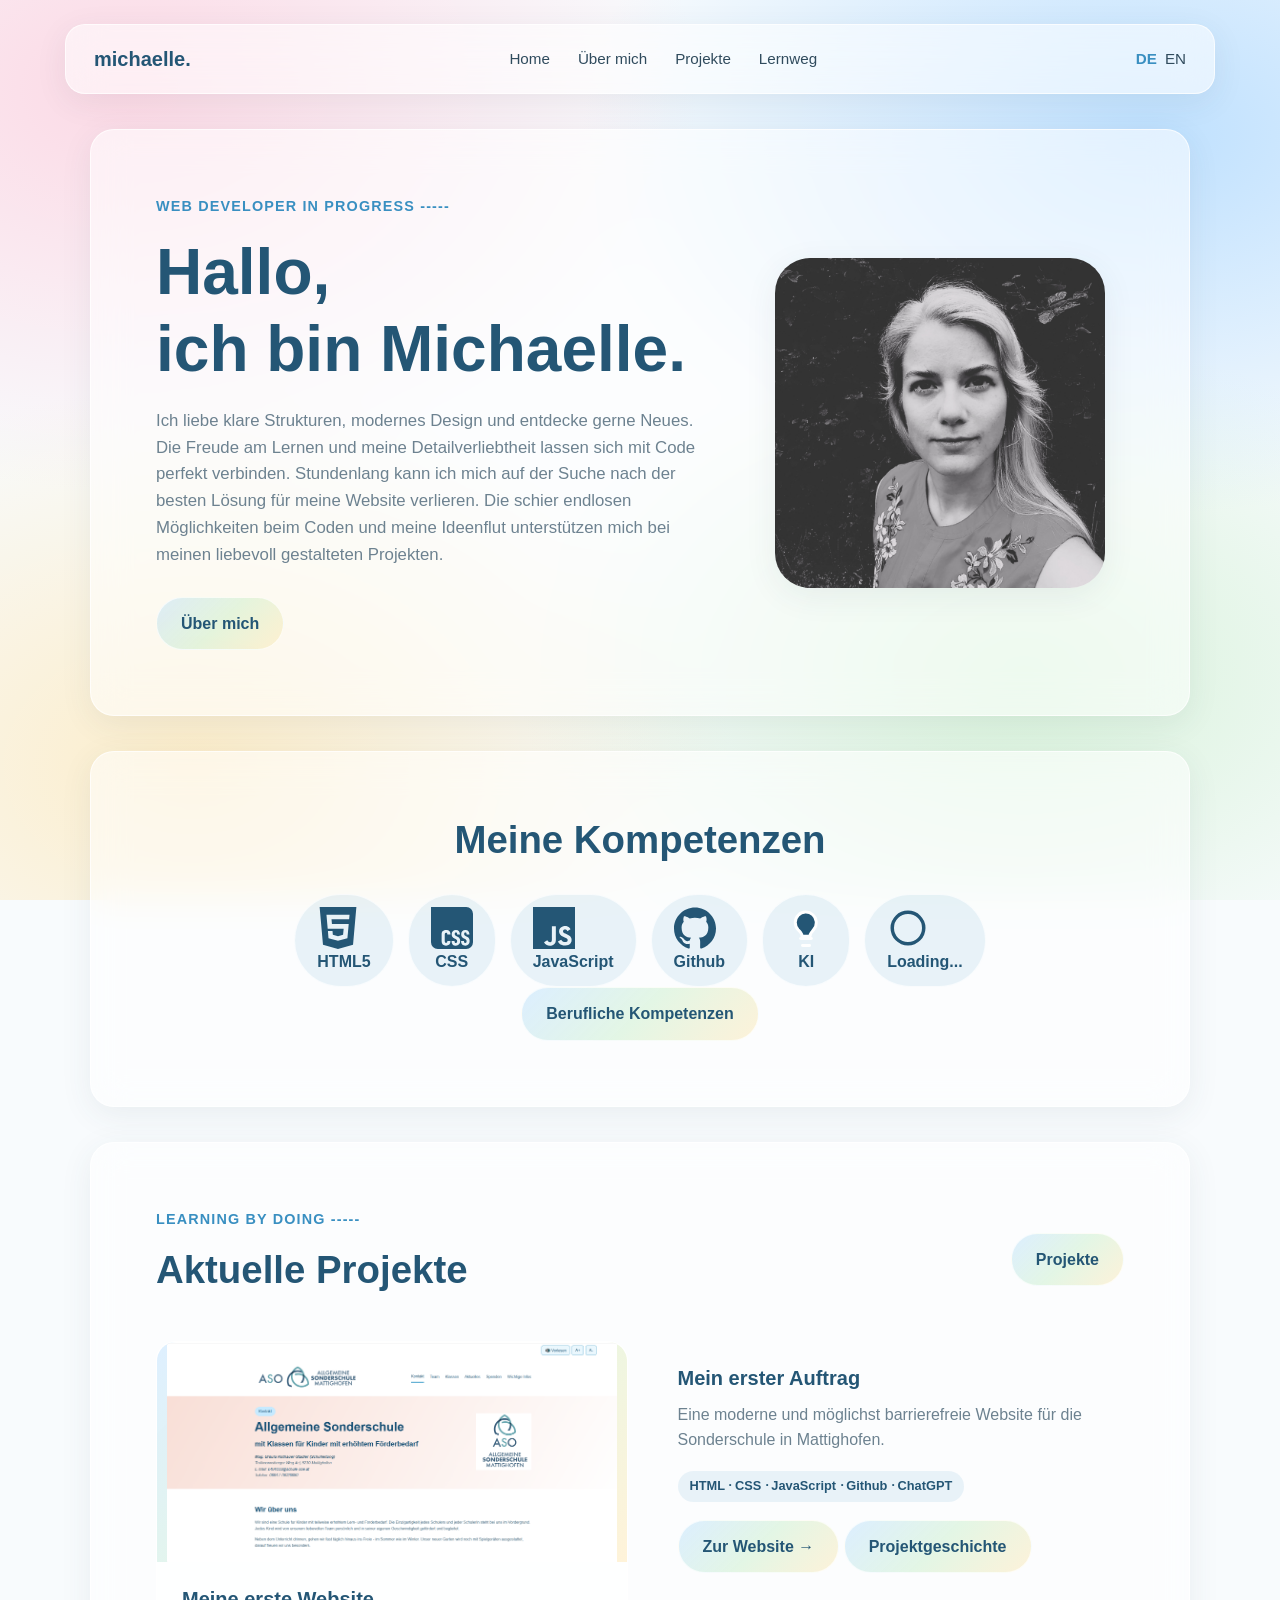
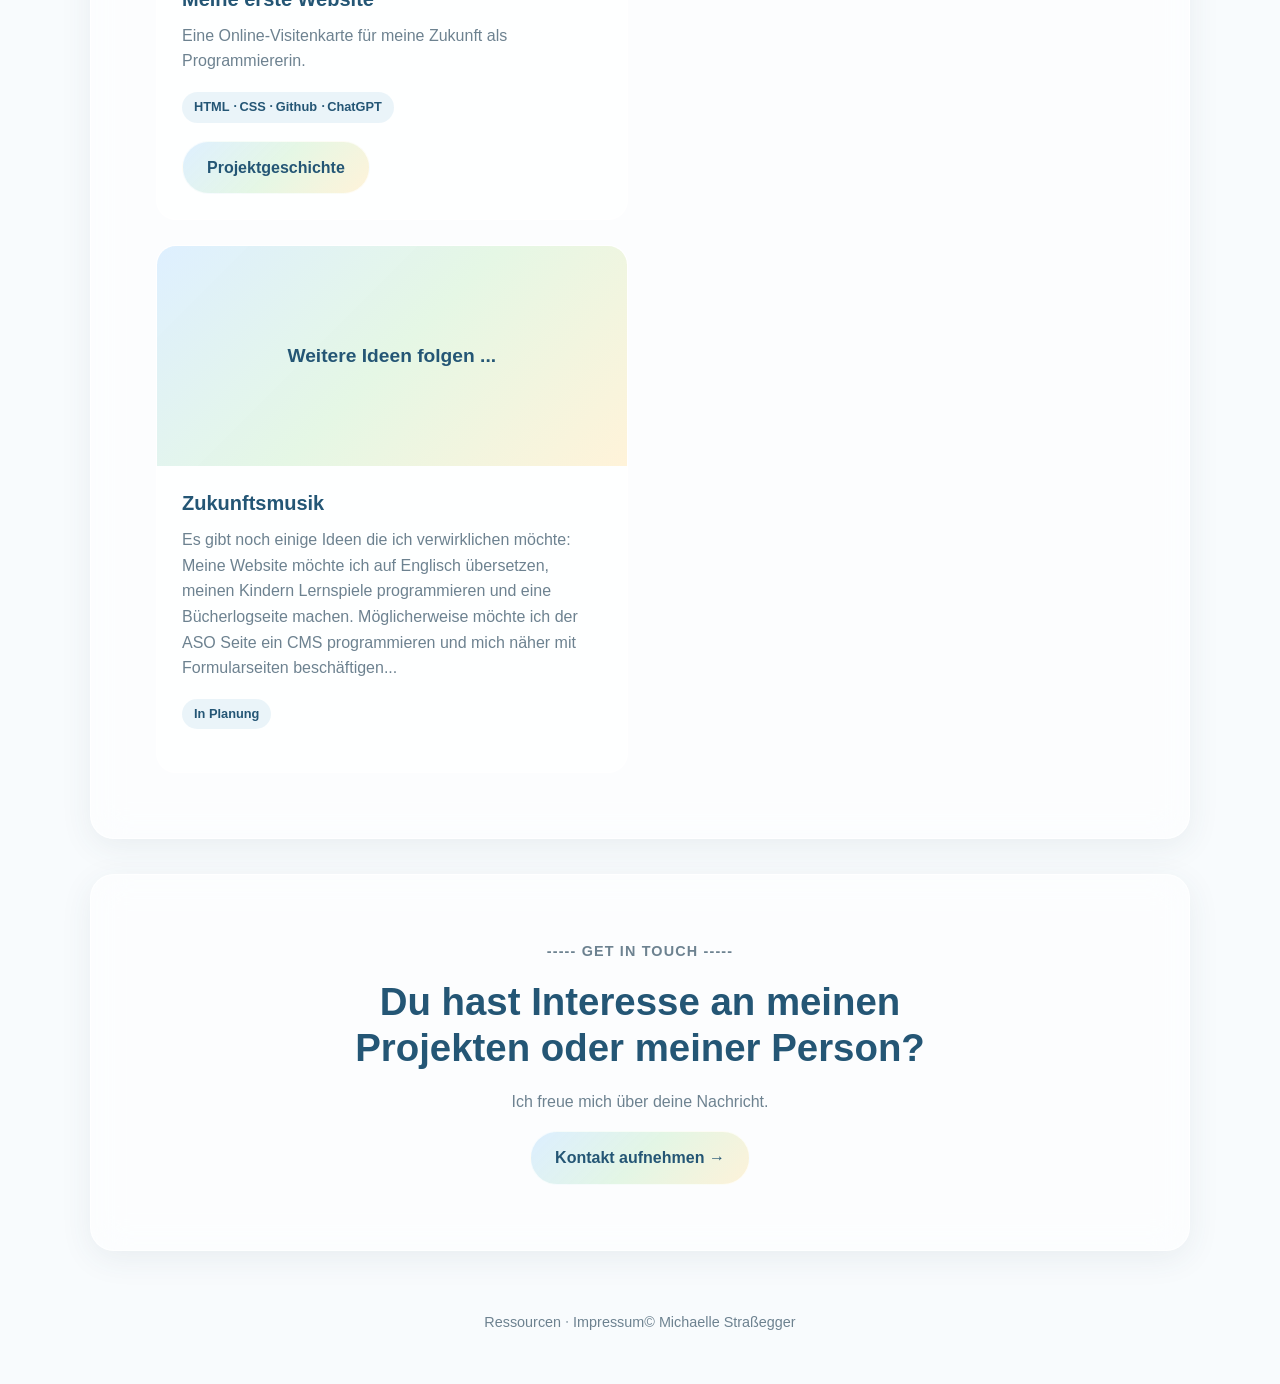
==== commit 707bdeaf: "Update footer links in index.html" ====
--- a/index.html
+++ b/index.html
@@ -46,7 +46,7 @@
       </div>
     </section>
 
-    <section class="skills" id="kompetenzen">
+    <section class="skills" id="skills">
       <h2>Meine Kompetenzen</h2>
       <div class="skills-list">
         <div class="skill-item">
@@ -70,7 +70,7 @@
           </svg>Loading...</span>
         </div>
       </div>
-      <a href="überMich#beruf.html" class="button button-secondary">
+      <a href="überMich#kompetenzen.html" class="button button-secondary">
           Berufliche Kompetenzen
         </a>
     </section>
@@ -165,7 +165,7 @@
   </main>
 
   <footer class="footer">
-    <div><a href="impressum.html">Impressum</a><span>© Michaelle Straßegger</span></div>
+    <div><a href="ressourcen.html">Ressourcen</a> ᐧ <a href="impressum.html">Impressum</a><span>© Michaelle Straßegger</span></div>
   </footer>
 </body>
 </html>
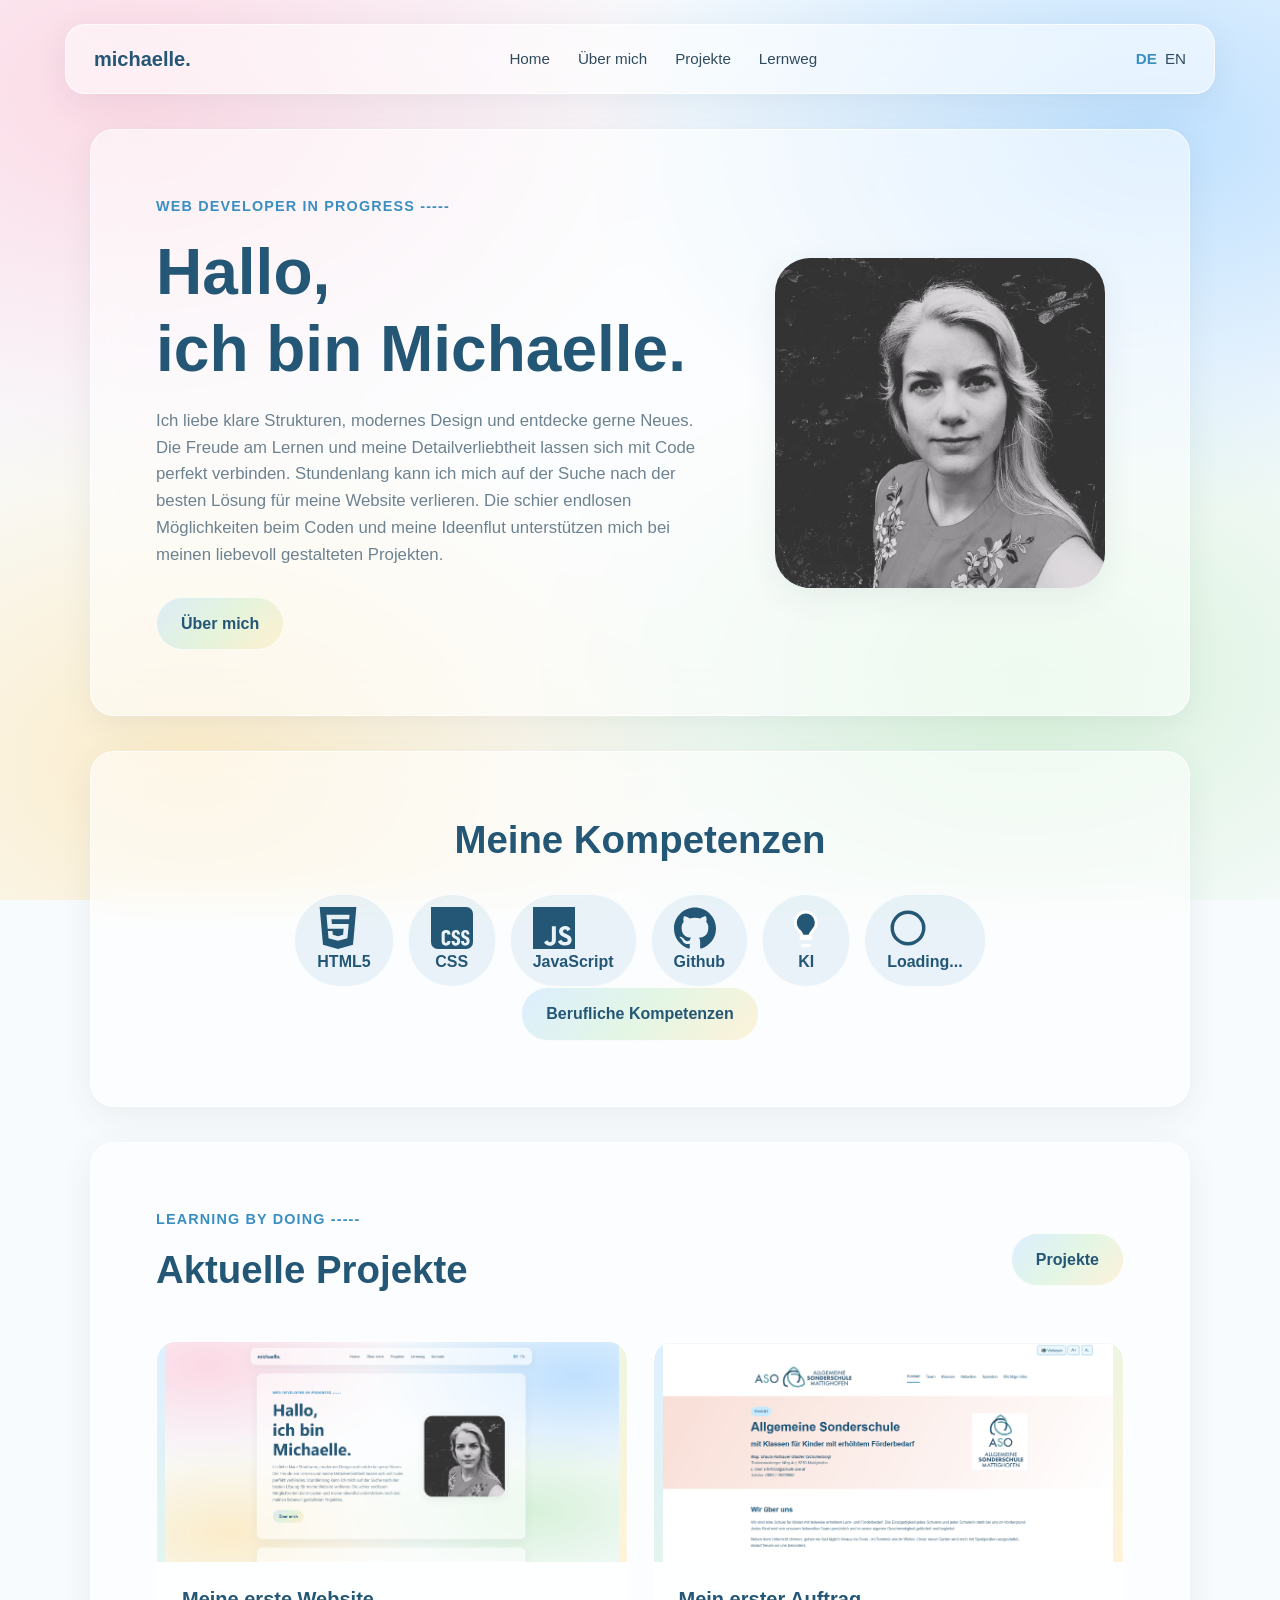
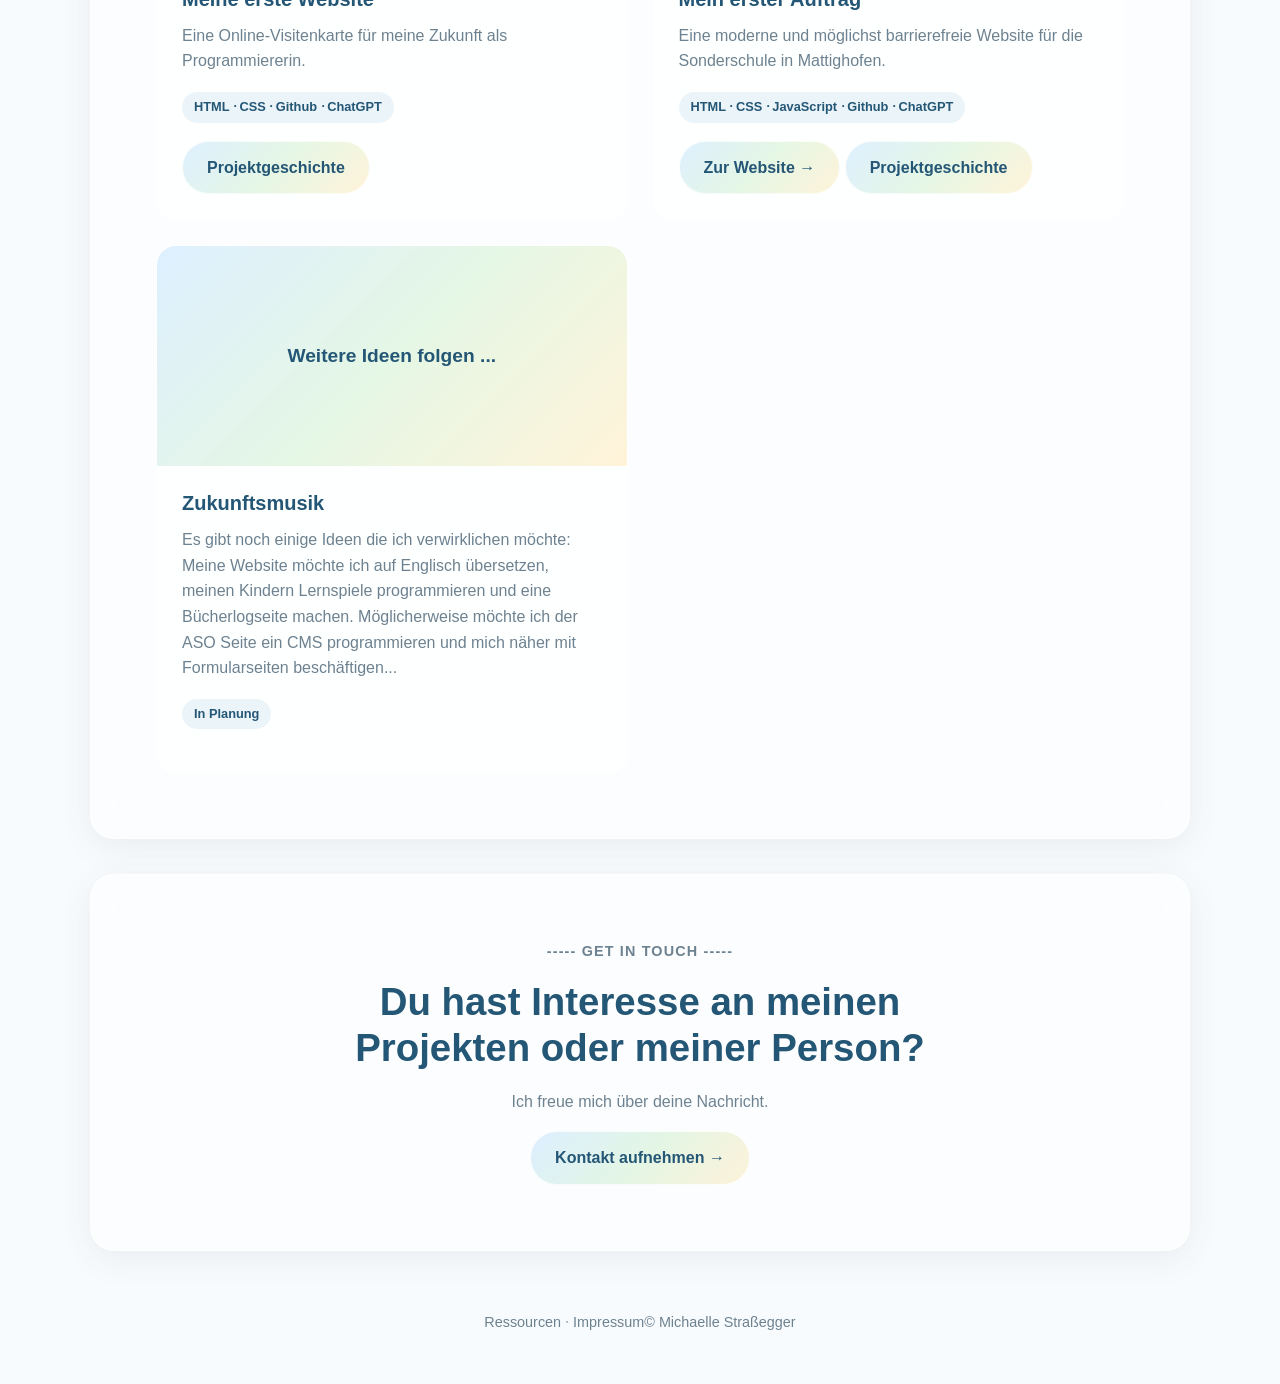
==== commit cdb0fb0e: "Update index.html" ====
--- a/index.html
+++ b/index.html
@@ -90,11 +90,11 @@
         <article class="project-card">
           <div class="project-image planned-image">
             <a
-            href="https://michaellestrassegger.github.io/aso-mattighofen/index.html"
+            href="projekte.html#portfolio"
             target="_blank"
             rel="noopener noreferrer"
             class="project-image">
-              <img src="bilder/screenshotASO.PNG" alt="Vorschau der Website der ASO Mattighofen">
+              <img src="bilder/screenshotPortfolio.PNG" alt="Mein Portfolio">
             </a>
           </div>
 
@@ -109,7 +109,17 @@
             </a>
           </div>
         </article>
-          
+
+        <article class="project-card">
+          <div class="project-image planned-image">
+            <a
+            href="https://michaellestrassegger.github.io/aso-mattighofen/index.html"
+            target="_blank"
+            rel="noopener noreferrer"
+            class="project-image">
+              <img src="bilder/screenshotASO.PNG" alt="Vorschau der Website der ASO Mattighofen">
+            </a>
+          </div>
           <div class="project-content">
             <h3>Mein erster Auftrag</h3>
             <p>Eine moderne und möglichst barrierefreie Website für die Sonderschule in Mattighofen.</p>
